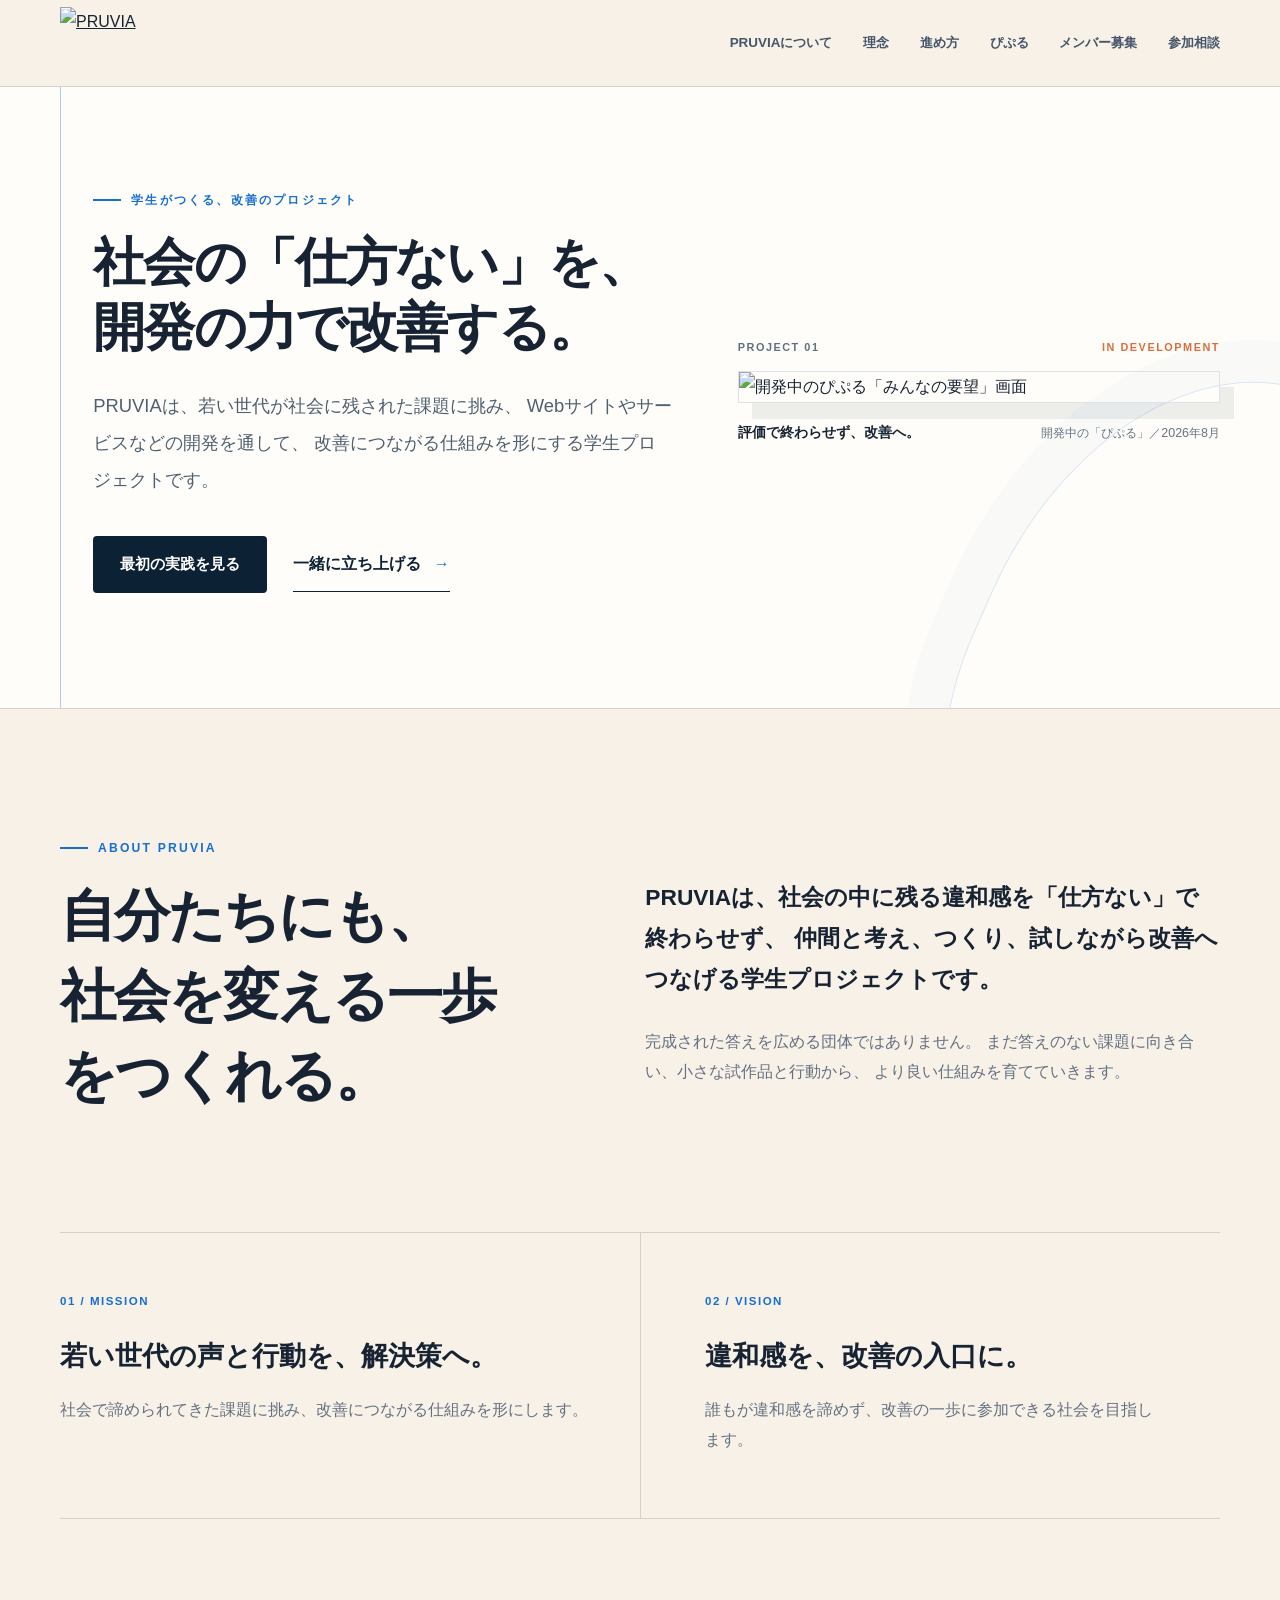
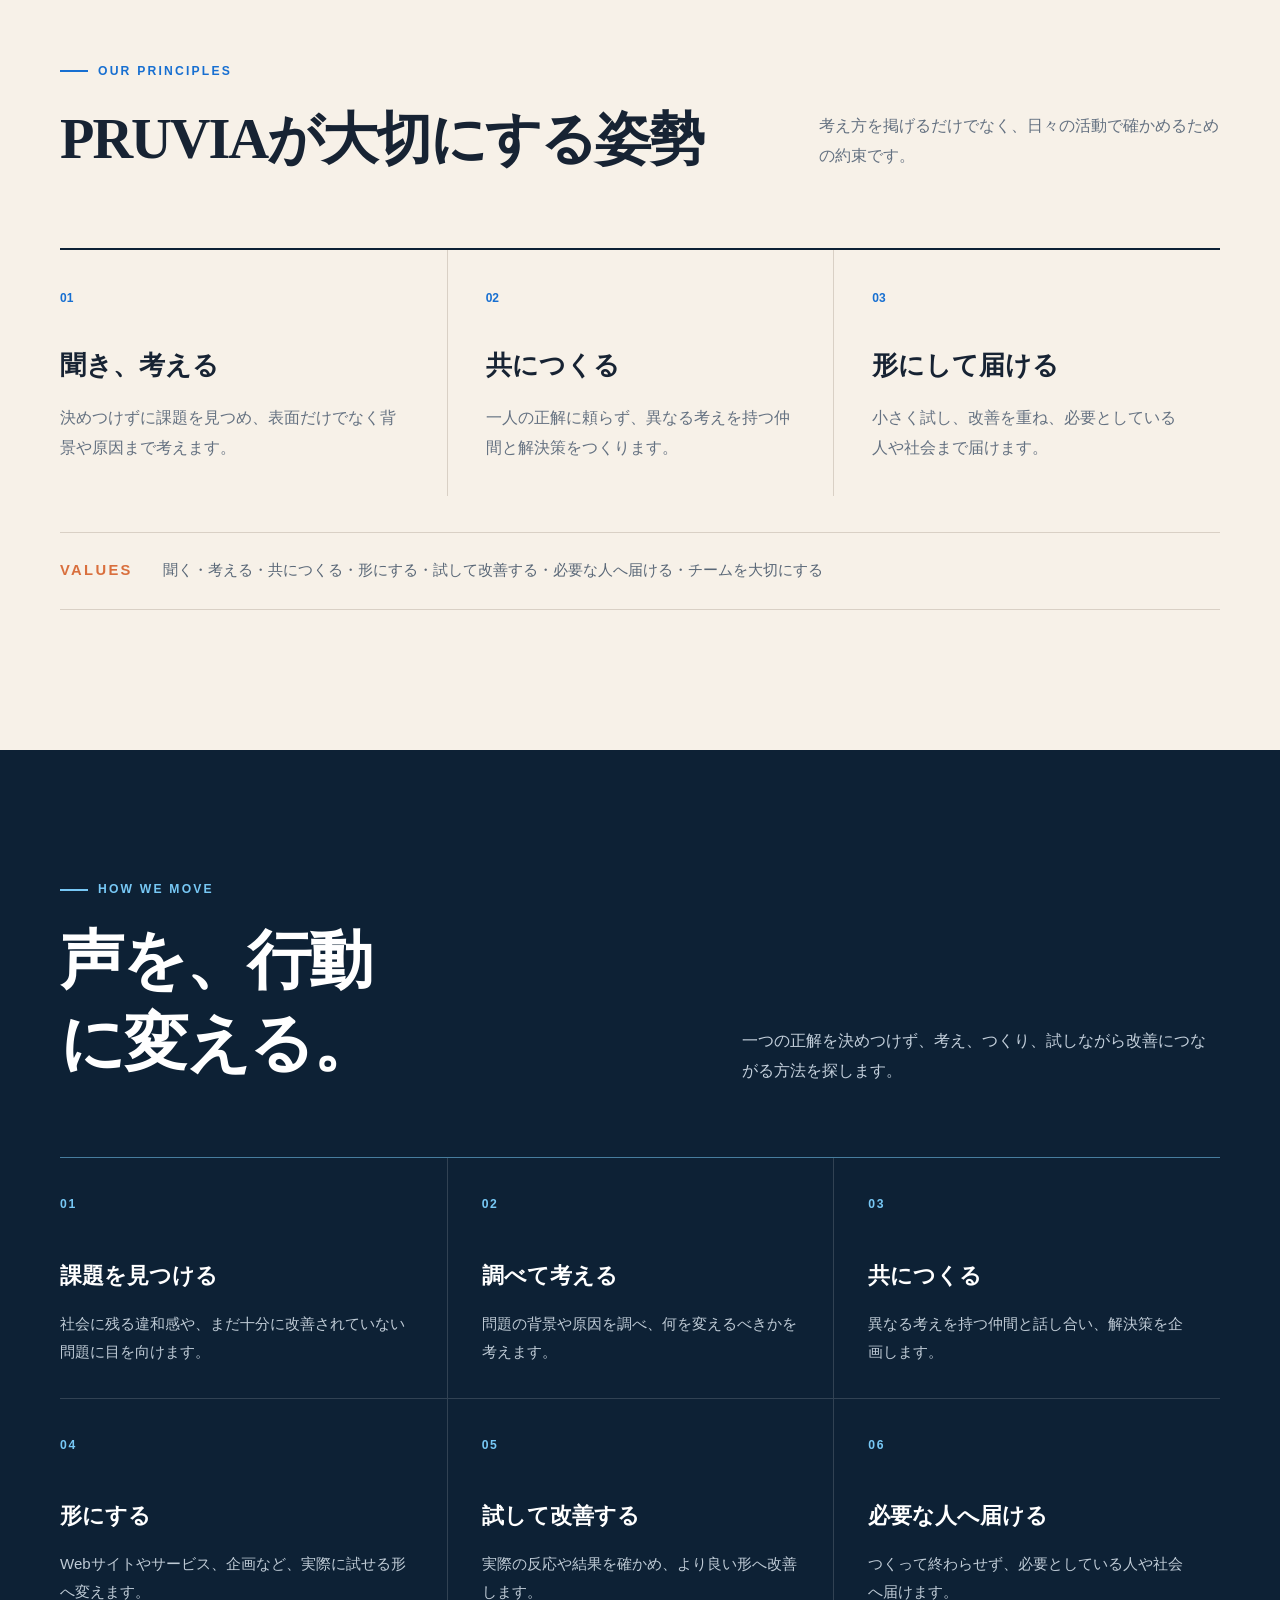
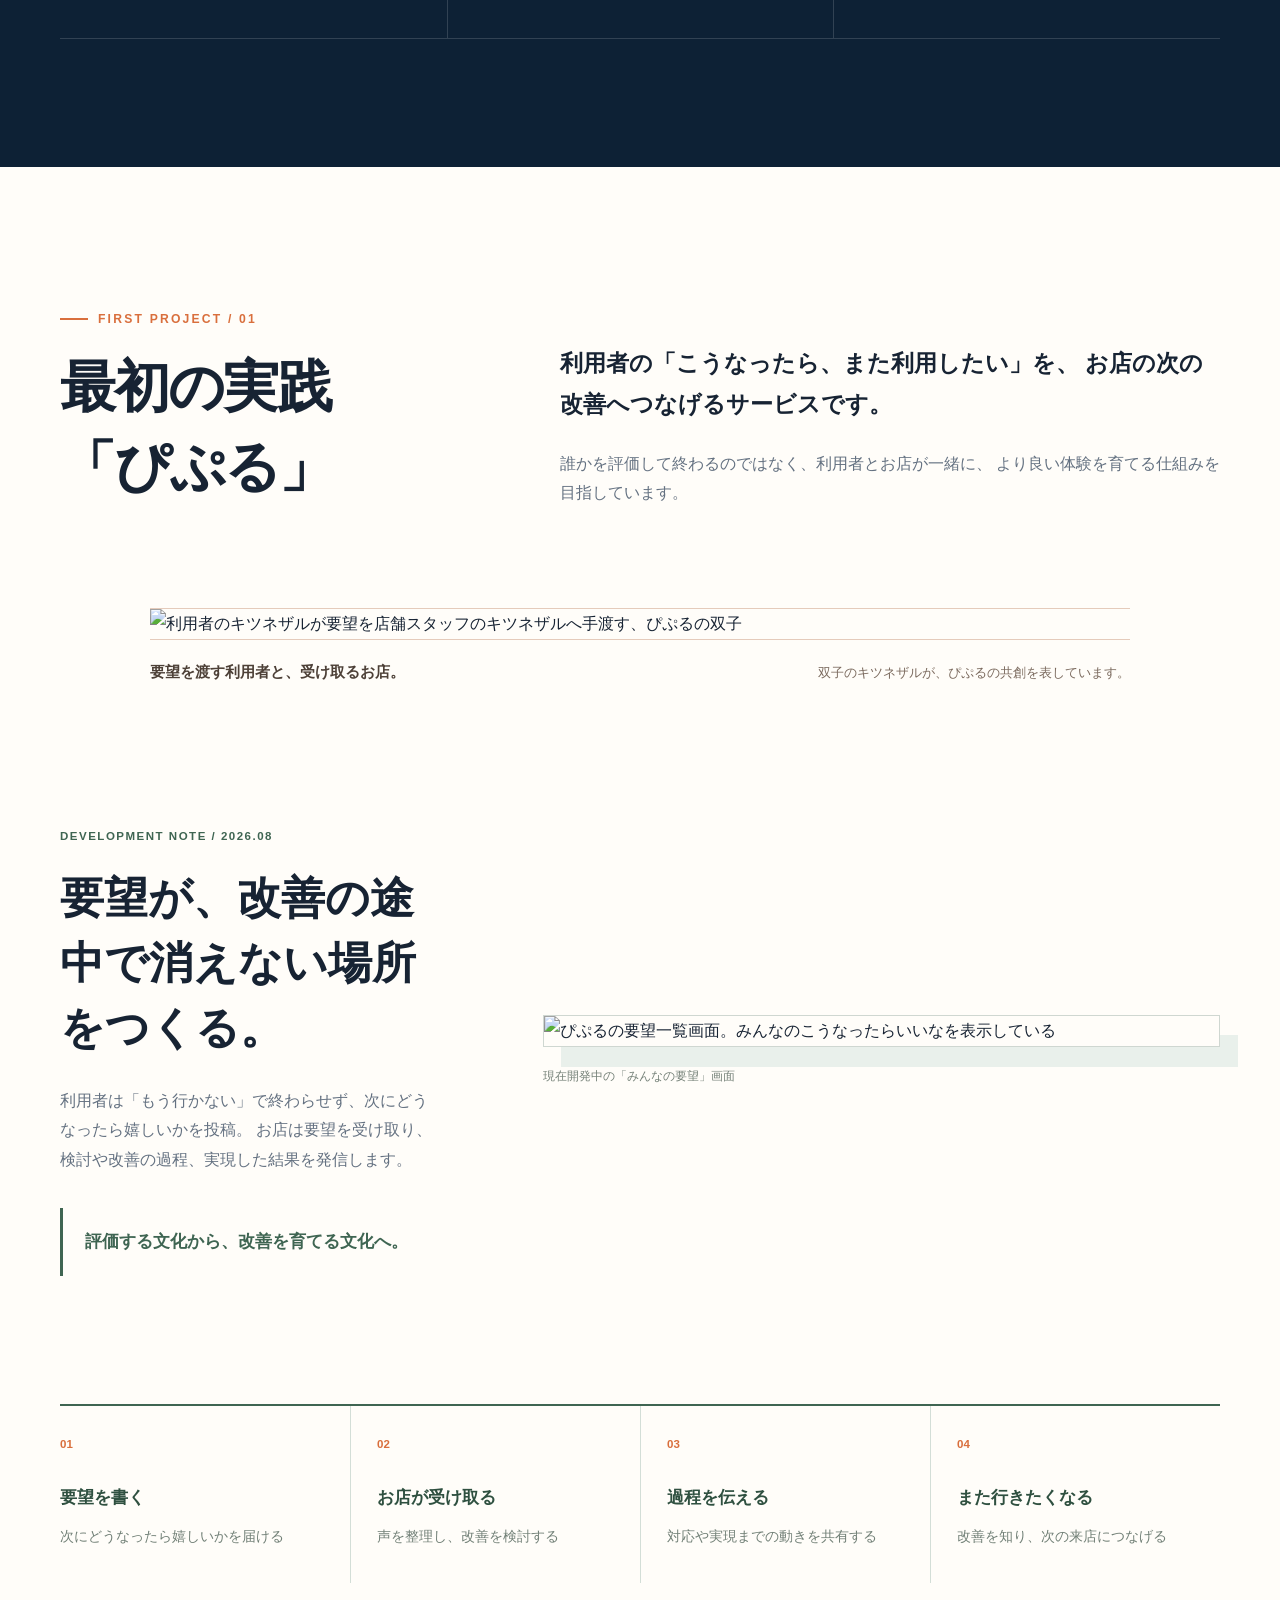
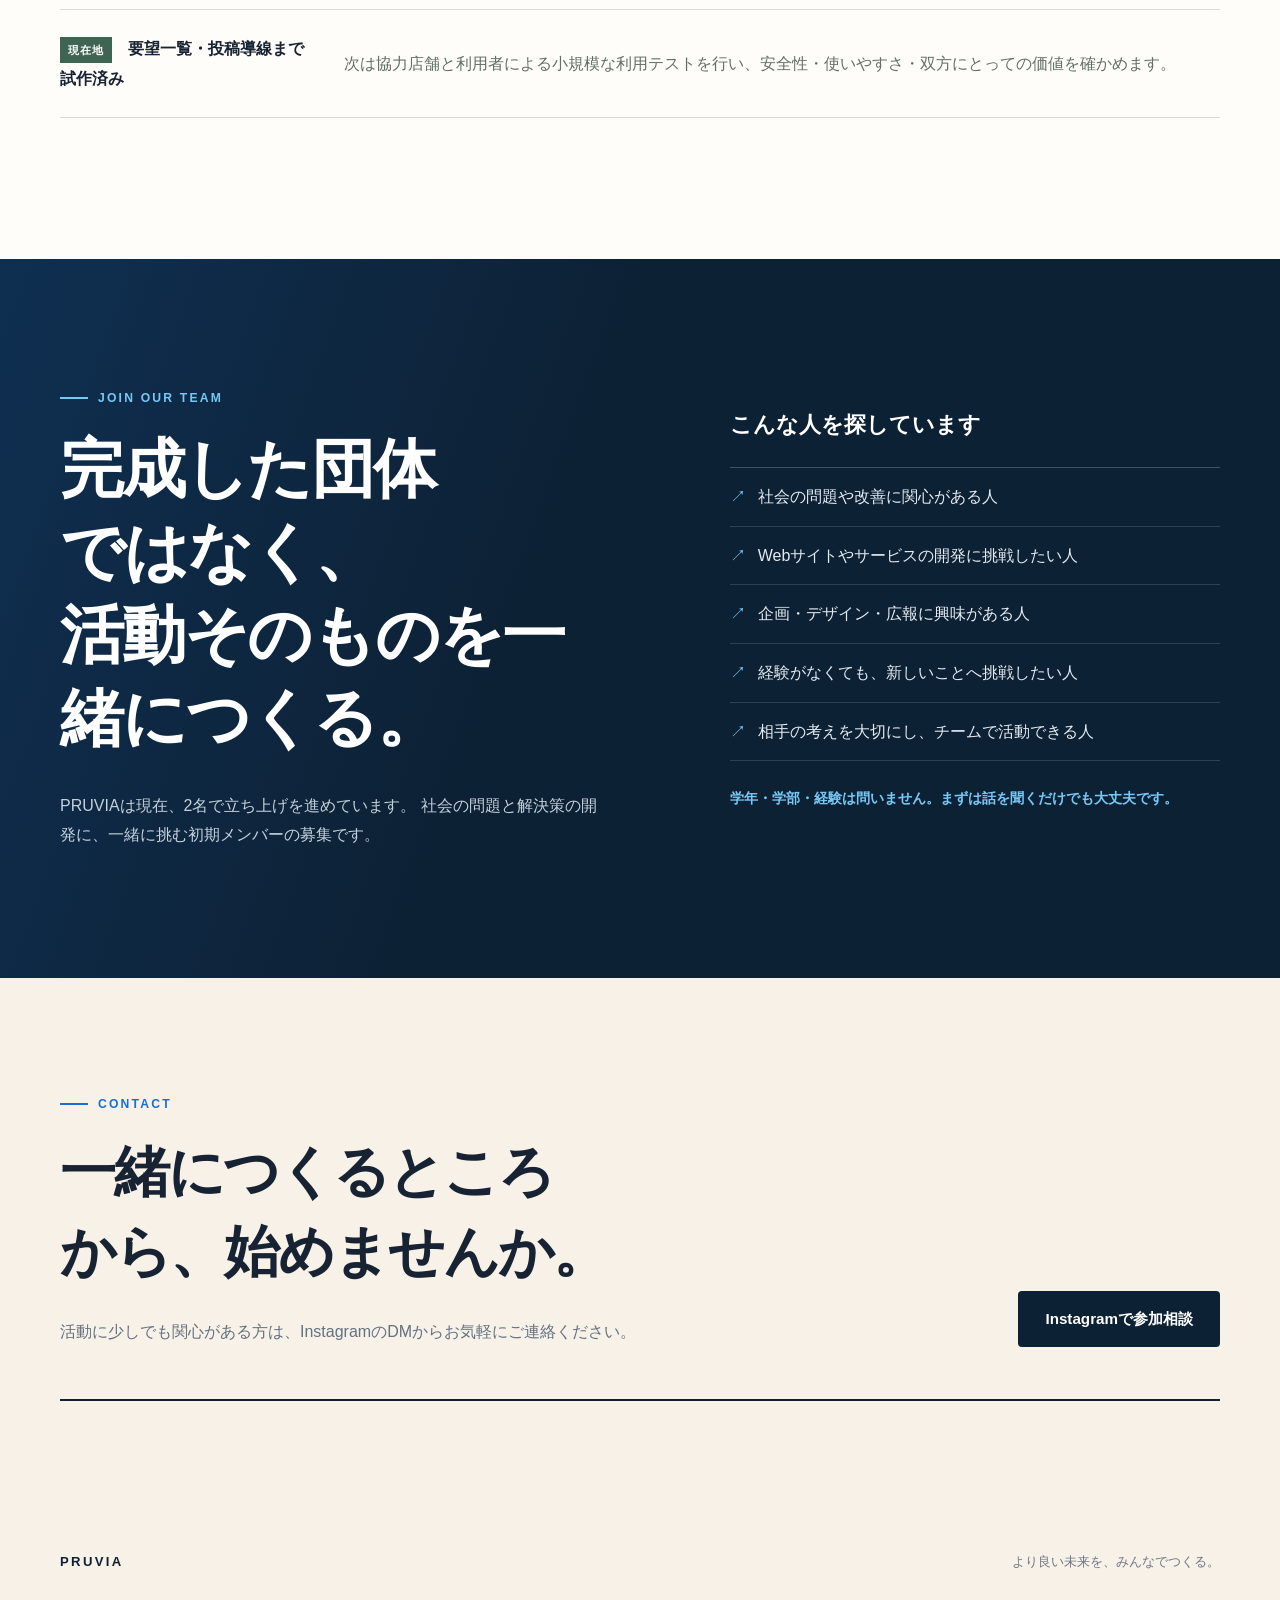
==== index.html @ a190b76f "Add files via upload" ====
<!DOCTYPE html>
<html lang="ja">
<head>
  <meta charset="UTF-8">
  <meta name="viewport" content="width=device-width, initial-scale=1.0">
  <meta name="description" content="PRUVIAは、若い世代が社会に残された課題に挑み、開発を通して改善につながる仕組みを形にする学生プロジェクトです。">
  <meta name="theme-color" content="#f7f1e8">
  <title>PRUVIA｜社会の「仕方ない」を、開発の力で改善する</title>
  <link rel="stylesheet" href="style.css">
</head>

<body>
  <nav class="site-nav" aria-label="メインメニュー">
    <a class="site-logo" href="#top" aria-label="PRUVIA ホームへ戻る">
      <img src="images/pruvia-logo.png" alt="PRUVIA">
    </a>
    <div class="nav-links">
      <a href="#about">PRUVIAについて</a>
      <a href="#principles">理念</a>
      <a href="#process">進め方</a>
      <a href="#pipuru">ぴぷる</a>
      <a href="#join">メンバー募集</a>
      <a href="#contact">参加相談</a>
    </div>
  </nav>

  <header id="top" class="hero">
    <div class="hero-layout">
      <div class="hero-copy">
        <p class="eyebrow">学生がつくる、改善のプロジェクト</p>
        <h1>
          <span>社会の<br class="mobile-only">「仕方ない」を、</span>
          <span>開発の力で<br class="mobile-only">改善する。</span>
        </h1>
        <p class="hero-description">
          PRUVIAは、若い世代が社会に残された課題に挑み、
          Webサイトやサービスなどの開発を通して、
          改善につながる仕組みを形にする学生プロジェクトです。
        </p>
        <div class="hero-actions">
          <a class="button button-primary" href="#pipuru">最初の実践を見る</a>
          <a class="text-link" href="#join">一緒に立ち上げる <span aria-hidden="true">→</span></a>
        </div>
      </div>

      <figure class="hero-preview">
        <div class="preview-heading">
          <span>PROJECT 01</span>
          <span>IN DEVELOPMENT</span>
        </div>
        <img src="images/pipuru-screen.png" alt="開発中のぴぷる「みんなの要望」画面">
        <figcaption>
          <strong>評価で終わらせず、改善へ。</strong>
          <span>開発中の「ぴぷる」／2026年8月</span>
        </figcaption>
      </figure>
    </div>
  </header>

  <main>
    <section id="about" class="about-section">
      <div class="section-inner about-layout">
        <div class="section-heading">
          <p class="eyebrow">ABOUT PRUVIA</p>
          <h2>自分たちにも、<br>社会を変える一歩をつくれる。</h2>
        </div>
        <div class="about-copy">
          <p class="large-copy">
            PRUVIAは、社会の中に残る違和感を「仕方ない」で終わらせず、
            仲間と考え、つくり、試しながら改善へつなげる学生プロジェクトです。
          </p>
          <p>
            完成された答えを広める団体ではありません。
            まだ答えのない課題に向き合い、小さな試作品と行動から、
            より良い仕組みを育てていきます。
          </p>
        </div>
      </div>

      <div class="section-inner belief-lines">
        <article>
          <p class="item-number">01 / MISSION</p>
          <h3>若い世代の声と行動を、解決策へ。</h3>
          <p>社会で諦められてきた課題に挑み、改善につながる仕組みを形にします。</p>
        </article>
        <article>
          <p class="item-number">02 / VISION</p>
          <h3>違和感を、改善の入口に。</h3>
          <p>誰もが違和感を諦めず、改善の一歩に参加できる社会を目指します。</p>
        </article>
      </div>
    </section>

    <section id="principles" class="principles-section">
      <div class="section-inner">
        <div class="section-title-row">
          <div>
            <p class="eyebrow">OUR PRINCIPLES</p>
            <h2>PRUVIAが大切にする姿勢</h2>
          </div>
          <p>考え方を掲げるだけでなく、日々の活動で確かめるための約束です。</p>
        </div>

        <div class="principle-lines">
          <article>
            <span>01</span>
            <h3>聞き、考える</h3>
            <p>決めつけずに課題を見つめ、表面だけでなく背景や原因まで考えます。</p>
          </article>
          <article>
            <span>02</span>
            <h3>共につくる</h3>
            <p>一人の正解に頼らず、異なる考えを持つ仲間と解決策をつくります。</p>
          </article>
          <article>
            <span>03</span>
            <h3>形にして届ける</h3>
            <p>小さく試し、改善を重ね、必要としている人や社会まで届けます。</p>
          </article>
        </div>

        <p class="values-line">
          <strong>VALUES</strong>
          聞く・考える・共につくる・形にする・試して改善する・必要な人へ届ける・チームを大切にする
        </p>
      </div>
    </section>

    <section id="process" class="process-section">
      <div class="section-inner">
        <div class="process-heading">
          <div>
            <p class="eyebrow eyebrow-light">HOW WE MOVE</p>
            <h2>声を、行動に変える。</h2>
          </div>
          <p>一つの正解を決めつけず、考え、つくり、試しながら改善につながる方法を探します。</p>
        </div>

        <ol class="process-flow">
          <li><span>01</span><h3>課題を見つける</h3><p>社会に残る違和感や、まだ十分に改善されていない問題に目を向けます。</p></li>
          <li><span>02</span><h3>調べて考える</h3><p>問題の背景や原因を調べ、何を変えるべきかを考えます。</p></li>
          <li><span>03</span><h3>共につくる</h3><p>異なる考えを持つ仲間と話し合い、解決策を企画します。</p></li>
          <li><span>04</span><h3>形にする</h3><p>Webサイトやサービス、企画など、実際に試せる形へ変えます。</p></li>
          <li><span>05</span><h3>試して改善する</h3><p>実際の反応や結果を確かめ、より良い形へ改善します。</p></li>
          <li><span>06</span><h3>必要な人へ届ける</h3><p>つくって終わらせず、必要としている人や社会へ届けます。</p></li>
        </ol>
      </div>
    </section>

    <section id="pipuru" class="pipuru-section">
      <div class="section-inner">
        <div class="pipuru-intro">
          <div>
            <p class="eyebrow eyebrow-pipuru">FIRST PROJECT / 01</p>
            <h2>最初の実践<br>「ぴぷる」</h2>
          </div>
          <div class="pipuru-lead">
            <p class="large-copy">
              利用者の「こうなったら、また利用したい」を、
              お店の次の改善へつなげるサービスです。
            </p>
            <p>
              誰かを評価して終わるのではなく、利用者とお店が一緒に、
              より良い体験を育てる仕組みを目指しています。
            </p>
          </div>
        </div>

        <figure class="pipuru-twins">
          <img src="images/pipuru-twins.png" alt="利用者のキツネザルが要望を店舗スタッフのキツネザルへ手渡す、ぴぷるの双子">
          <figcaption>
            <strong>要望を渡す利用者と、受け取るお店。</strong>
            <span>双子のキツネザルが、ぴぷるの共創を表しています。</span>
          </figcaption>
        </figure>

        <div class="pipuru-screen-layout">
          <div class="pipuru-screen-copy">
            <p class="item-number item-number-green">DEVELOPMENT NOTE / 2026.08</p>
            <h3>要望が、改善の途中で消えない場所をつくる。</h3>
            <p>
              利用者は「もう行かない」で終わらせず、次にどうなったら嬉しいかを投稿。
              お店は要望を受け取り、検討や改善の過程、実現した結果を発信します。
            </p>
            <p class="pipuru-quote">評価する文化から、改善を育てる文化へ。</p>
          </div>

          <figure class="pipuru-screen">
            <img src="images/pipuru-screen.png" alt="ぴぷるの要望一覧画面。みんなのこうなったらいいなを表示している">
            <figcaption>現在開発中の「みんなの要望」画面</figcaption>
          </figure>
        </div>

        <ol class="pipuru-flow" aria-label="ぴぷるで要望が改善につながる流れ">
          <li><span>01</span><strong>要望を書く</strong><p>次にどうなったら嬉しいかを届ける</p></li>
          <li><span>02</span><strong>お店が受け取る</strong><p>声を整理し、改善を検討する</p></li>
          <li><span>03</span><strong>過程を伝える</strong><p>対応や実現までの動きを共有する</p></li>
          <li><span>04</span><strong>また行きたくなる</strong><p>改善を知り、次の来店につなげる</p></li>
        </ol>

        <div class="build-status">
          <p><span>現在地</span> 要望一覧・投稿導線まで試作済み</p>
          <p>次は協力店舗と利用者による小規模な利用テストを行い、安全性・使いやすさ・双方にとっての価値を確かめます。</p>
        </div>
      </div>
    </section>

    <section id="join" class="join-section">
      <div class="section-inner join-layout">
        <div>
          <p class="eyebrow eyebrow-light">JOIN OUR TEAM</p>
          <h2>完成した団体ではなく、<br>活動そのものを一緒につくる。</h2>
          <p>
            PRUVIAは現在、2名で立ち上げを進めています。
            社会の問題と解決策の開発に、一緒に挑む初期メンバーの募集です。
          </p>
        </div>

        <div class="join-details">
          <h3>こんな人を探しています</h3>
          <ul>
            <li>社会の問題や改善に関心がある人</li>
            <li>Webサイトやサービスの開発に挑戦したい人</li>
            <li>企画・デザイン・広報に興味がある人</li>
            <li>経験がなくても、新しいことへ挑戦したい人</li>
            <li>相手の考えを大切にし、チームで活動できる人</li>
          </ul>
          <p>学年・学部・経験は問いません。まずは話を聞くだけでも大丈夫です。</p>
        </div>
      </div>
    </section>

    <section id="contact" class="contact-section">
      <div class="section-inner contact-layout">
        <div>
          <p class="eyebrow">CONTACT</p>
          <h2>一緒につくるところから、始めませんか。</h2>
          <p>活動に少しでも関心がある方は、InstagramのDMからお気軽にご連絡ください。</p>
        </div>
        <a class="button button-primary" href="https://www.instagram.com/pruvia_group/" target="_blank" rel="noopener noreferrer">
          Instagramで参加相談
        </a>
      </div>
    </section>
  </main>

  <footer>
    <div class="footer-inner">
      <span>PRUVIA</span>
      <p>より良い未来を、みんなでつくる。</p>
    </div>
  </footer>
</body>
</html>
---- style.css ----
:root {
  --navy: #0d2135;
  --navy-soft: #173a5c;
  --cream: #f7f1e8;
  --paper: #fffdf9;
  --blue: #176fd1;
  --blue-light: #77c8f5;
  --orange: #d96f3d;
  --green: #3f6552;
  --green-pale: #e9f0eb;
  --text: #172333;
  --muted: #647181;
  --line: #d9d0c5;
  --max-width: 1160px;
}

* {
  box-sizing: border-box;
}

html {
  scroll-behavior: smooth;
  scroll-padding-top: 100px;
}

body {
  margin: 0;
  color: var(--text);
  background: var(--cream);
  font-family: "Yu Gothic", "Hiragino Kaku Gothic ProN", Meiryo, sans-serif;
  line-height: 1.85;
  overflow-wrap: break-word;
}

img {
  max-width: 100%;
}

a {
  color: inherit;
}

p {
  margin: 0;
}

h1,
h2,
h3 {
  margin-top: 0;
  color: inherit;
}

h1,
h2 {
  font-family: "Yu Mincho", "Hiragino Mincho ProN", "Noto Serif JP", serif;
  font-weight: 600;
  letter-spacing: -0.035em;
  line-break: strict;
  text-wrap: balance;
}

section {
  scroll-margin-top: 112px;
}

.section-inner,
.hero-layout,
.footer-inner {
  width: min(calc(100% - 48px), var(--max-width));
  margin-inline: auto;
}

.eyebrow {
  margin-bottom: 18px;
  color: var(--blue);
  font-size: 0.76rem;
  font-weight: 800;
  letter-spacing: 0.18em;
  text-transform: uppercase;
}

.eyebrow::before {
  content: "";
  display: inline-block;
  width: 28px;
  height: 2px;
  margin-right: 10px;
  vertical-align: 0.24em;
  background: currentColor;
}

.large-copy {
  color: var(--text);
  font-size: clamp(1.15rem, 2vw, 1.42rem);
  font-weight: 600;
  line-height: 1.8;
}

/* 上部ナビゲーション */
.site-nav {
  position: sticky;
  top: 0;
  z-index: 100;
  display: flex;
  width: 100%;
  min-height: 84px;
  padding: 7px max(24px, calc((100% - var(--max-width)) / 2));
  align-items: center;
  justify-content: space-between;
  gap: 32px;
  background: rgba(247, 241, 232, 0.94);
  border-bottom: 1px solid rgba(13, 33, 53, 0.14);
  backdrop-filter: blur(14px);
}

.site-logo {
  display: flex;
  flex: 0 0 auto;
  align-items: center;
}

.site-logo img {
  display: block;
  width: auto;
  height: 72px;
  object-fit: contain;
}

.nav-links {
  display: flex;
  min-width: 0;
  align-items: center;
  justify-content: flex-end;
  gap: clamp(14px, 2.4vw, 34px);
  overflow-x: auto;
  scrollbar-width: none;
}

.nav-links::-webkit-scrollbar {
  display: none;
}

.nav-links a {
  position: relative;
  flex: 0 0 auto;
  padding: 8px 0;
  color: #465568;
  font-size: 0.84rem;
  font-weight: 700;
  text-decoration: none;
  white-space: nowrap;
}

.nav-links a::after {
  content: "";
  position: absolute;
  right: 0;
  bottom: 3px;
  left: 0;
  height: 2px;
  background: var(--blue);
  transform: scaleX(0);
  transform-origin: right;
  transition: transform 0.2s ease;
}

.nav-links a:hover::after,
.nav-links a:focus-visible::after {
  transform: scaleX(1);
  transform-origin: left;
}

/* 最初の画面 */
.hero {
  position: relative;
  padding: clamp(72px, 8vw, 118px) 0 clamp(84px, 9vw, 132px);
  overflow: hidden;
  background: var(--paper);
  border-bottom: 1px solid var(--line);
}

.hero::before {
  content: "";
  position: absolute;
  top: 0;
  left: max(24px, calc((100% - var(--max-width)) / 2));
  width: 1px;
  height: 100%;
  background: rgba(23, 111, 209, 0.35);
}

.hero::after {
  content: "";
  position: absolute;
  right: -120px;
  bottom: -260px;
  width: 420px;
  height: 600px;
  border: 1px solid rgba(23, 111, 209, 0.16);
  border-radius: 54% 46% 58% 42%;
  box-shadow: 0 0 0 42px rgba(23, 111, 209, 0.025);
  transform: rotate(24deg);
  pointer-events: none;
}

.hero-layout {
  display: grid;
  grid-template-columns: minmax(0, 1.12fr) minmax(380px, 0.88fr);
  align-items: center;
  gap: clamp(40px, 5vw, 72px);
}

.hero-copy {
  position: relative;
  z-index: 1;
  padding-left: clamp(18px, 2.6vw, 42px);
}

.hero h1 {
  margin-bottom: 28px;
  font-size: clamp(2.45rem, 4.1vw, 4.55rem);
  line-height: 1.24;
}

.hero h1 span {
  display: block;
}

.mobile-only {
  display: none;
}

.hero-description {
  max-width: 660px;
  color: #4f6070;
  font-size: clamp(1rem, 1.45vw, 1.15rem);
  line-height: 2;
}

.hero-actions {
  display: flex;
  flex-wrap: wrap;
  margin-top: 38px;
  align-items: center;
  gap: 26px;
}

.button {
  display: inline-flex;
  min-height: 54px;
  padding: 13px 26px;
  align-items: center;
  justify-content: center;
  border: 1px solid transparent;
  border-radius: 4px;
  font-size: 0.95rem;
  font-weight: 800;
  text-decoration: none;
  transition: transform 0.2s ease, background-color 0.2s ease;
}

.button:hover {
  transform: translateY(-2px);
}

.button-primary {
  color: white;
  background: var(--navy);
}

.button-primary:hover {
  background: var(--blue);
}

.text-link {
  padding: 12px 0;
  color: var(--navy);
  border-bottom: 1px solid currentColor;
  font-weight: 800;
  text-decoration: none;
}

.text-link span {
  margin-left: 8px;
  color: var(--blue);
}

.hero-preview {
  position: relative;
  z-index: 1;
  margin: 0;
  padding: 0;
}

.preview-heading {
  display: flex;
  margin-bottom: 14px;
  align-items: center;
  justify-content: space-between;
  gap: 20px;
  color: #617080;
  font-size: 0.68rem;
  font-weight: 800;
  letter-spacing: 0.14em;
}

.preview-heading span:last-child {
  color: var(--orange);
}

.hero-preview img {
  display: block;
  width: 100%;
  height: auto;
  border: 1px solid #dce2e5;
  box-shadow: 14px 16px 0 rgba(13, 33, 53, 0.07);
}

.hero-preview figcaption {
  display: flex;
  margin-top: 16px;
  align-items: baseline;
  justify-content: space-between;
  gap: 20px;
  color: #677484;
  font-size: 0.78rem;
}

.hero-preview figcaption strong {
  color: var(--text);
  font-size: 0.88rem;
}

/* PRUVIAについて */
.about-section {
  padding: clamp(88px, 10vw, 150px) 0 0;
}

.about-layout {
  display: grid;
  grid-template-columns: minmax(0, 0.9fr) minmax(0, 1.1fr);
  gap: clamp(50px, 9vw, 128px);
}

.section-heading h2,
.section-title-row h2,
.pipuru-intro h2,
.contact-layout h2 {
  margin-bottom: 0;
  font-size: clamp(2.2rem, 4.4vw, 4rem);
  line-height: 1.42;
}

.about-copy {
  padding-top: 40px;
}

.about-copy p + p {
  margin-top: 28px;
  color: var(--muted);
}

.belief-lines {
  display: grid;
  grid-template-columns: repeat(2, 1fr);
  margin-top: clamp(72px, 9vw, 120px);
  border-top: 1px solid var(--line);
  border-bottom: 1px solid var(--line);
}

.belief-lines article {
  padding: clamp(34px, 5vw, 58px) clamp(12px, 4vw, 52px) clamp(40px, 5vw, 66px) 0;
}

.belief-lines article + article {
  padding-left: clamp(28px, 5vw, 70px);
  border-left: 1px solid var(--line);
}

.item-number {
  margin-bottom: 18px;
  color: var(--blue);
  font-size: 0.72rem;
  font-weight: 800;
  letter-spacing: 0.13em;
}

.belief-lines h3 {
  margin-bottom: 14px;
  font-size: clamp(1.25rem, 2.2vw, 1.7rem);
}

.belief-lines article > p:last-child {
  color: var(--muted);
}

/* 理念 */
.principles-section {
  padding: clamp(100px, 11vw, 160px) 0;
}

.section-title-row {
  display: grid;
  grid-template-columns: minmax(0, 1.15fr) minmax(260px, 0.65fr);
  align-items: end;
  gap: 50px;
}

.section-title-row > p {
  padding-bottom: 10px;
  color: var(--muted);
}

.principle-lines {
  display: grid;
  grid-template-columns: repeat(3, 1fr);
  margin-top: 68px;
  border-top: 2px solid var(--navy);
}

.principle-lines article {
  padding: 32px 38px 34px 0;
}

.principle-lines article + article {
  padding-left: 38px;
  border-left: 1px solid var(--line);
}

.principle-lines span {
  color: var(--blue);
  font-size: 0.75rem;
  font-weight: 900;
}

.principle-lines h3 {
  margin: 30px 0 14px;
  font-size: clamp(1.35rem, 2vw, 1.65rem);
}

.principle-lines p {
  color: var(--muted);
}

.values-line {
  display: flex;
  margin-top: 36px;
  padding: 24px 0;
  gap: 30px;
  color: #596777;
  border-top: 1px solid var(--line);
  border-bottom: 1px solid var(--line);
  font-size: 0.92rem;
}

.values-line strong {
  flex: 0 0 auto;
  color: var(--orange);
  letter-spacing: 0.16em;
}

/* 活動の進め方 */
.process-section {
  padding: clamp(90px, 10vw, 150px) 0;
  color: white;
  background: var(--navy);
}

.process-heading {
  display: grid;
  grid-template-columns: 1fr 0.78fr;
  align-items: end;
  gap: 70px;
}

.eyebrow-light {
  color: var(--blue-light);
}

.process-heading h2,
.join-section h2 {
  margin-bottom: 0;
  color: white;
  font-size: clamp(2.35rem, 5vw, 4.4rem);
  line-height: 1.3;
}

.process-heading > p {
  color: #c4d0dc;
}

.process-flow {
  display: grid;
  grid-template-columns: repeat(3, 1fr);
  margin: 72px 0 0;
  padding: 0;
  list-style: none;
  border-top: 1px solid rgba(119, 200, 245, 0.55);
}

.process-flow li {
  min-height: 240px;
  padding: 30px 34px 32px 0;
  border-bottom: 1px solid rgba(255, 255, 255, 0.15);
}

.process-flow li:nth-child(3n + 2),
.process-flow li:nth-child(3n + 3) {
  padding-left: 34px;
  border-left: 1px solid rgba(255, 255, 255, 0.15);
}

.process-flow span {
  color: var(--blue-light);
  font-size: 0.76rem;
  font-weight: 900;
  letter-spacing: 0.14em;
}

.process-flow h3 {
  margin: 38px 0 14px;
  color: white;
  font-size: 1.35rem;
}

.process-flow p {
  color: #bfcbd6;
  font-size: 0.94rem;
}

/* ぴぷる */
.pipuru-section {
  padding: clamp(100px, 11vw, 168px) 0;
  background: var(--paper);
}

.pipuru-intro {
  display: grid;
  grid-template-columns: minmax(300px, 0.72fr) minmax(0, 1.28fr);
  gap: clamp(56px, 10vw, 142px);
  align-items: end;
}

.eyebrow-pipuru {
  color: var(--orange);
}

.pipuru-lead p + p {
  margin-top: 24px;
  color: var(--muted);
}

.pipuru-twins {
  max-width: 980px;
  margin: clamp(58px, 8vw, 100px) auto 0;
}

.pipuru-twins img {
  display: block;
  width: 100%;
  height: auto;
  border-top: 1px solid #e5cbbb;
  border-bottom: 1px solid #e5cbbb;
}

.pipuru-twins figcaption {
  display: flex;
  padding: 18px 0 0;
  align-items: baseline;
  justify-content: space-between;
  gap: 24px;
  color: #7b6a5e;
  font-size: 0.82rem;
}

.pipuru-twins figcaption strong {
  color: #4d4037;
  font-size: 0.95rem;
}

.pipuru-screen-layout {
  display: grid;
  grid-template-columns: minmax(0, 0.72fr) minmax(420px, 1.28fr);
  margin-top: clamp(90px, 11vw, 150px);
  align-items: center;
  gap: clamp(46px, 8vw, 108px);
}

.item-number-green {
  color: var(--green);
}

.pipuru-screen-copy h3 {
  margin-bottom: 24px;
  font-family: "Yu Mincho", "Hiragino Mincho ProN", serif;
  font-size: clamp(1.8rem, 3.4vw, 3rem);
  line-height: 1.5;
}

.pipuru-screen-copy > p:not(.item-number, .pipuru-quote) {
  color: var(--muted);
}

.pipuru-quote {
  margin-top: 34px;
  padding: 18px 0 18px 22px;
  color: var(--green);
  border-left: 3px solid var(--green);
  font-size: 1.08rem;
  font-weight: 800;
}

.pipuru-screen {
  margin: 0;
}

.pipuru-screen img {
  display: block;
  width: 100%;
  height: auto;
  border: 1px solid #cfd7d1;
  box-shadow: 18px 20px 0 var(--green-pale);
}

.pipuru-screen figcaption {
  margin-top: 18px;
  color: #758178;
  font-size: 0.78rem;
}

.pipuru-flow {
  display: grid;
  grid-template-columns: repeat(4, 1fr);
  margin: clamp(90px, 10vw, 140px) 0 0;
  padding: 0;
  list-style: none;
  border-top: 2px solid var(--green);
}

.pipuru-flow li {
  position: relative;
  padding: 28px 26px 34px 0;
}

.pipuru-flow li + li {
  padding-left: 26px;
  border-left: 1px solid #d3ded7;
}

.pipuru-flow span {
  display: block;
  margin-bottom: 26px;
  color: var(--orange);
  font-size: 0.72rem;
  font-weight: 900;
}

.pipuru-flow strong {
  display: block;
  margin-bottom: 10px;
  color: #2f5040;
  font-size: 1.08rem;
}

.pipuru-flow p {
  color: #728077;
  font-size: 0.87rem;
}

.build-status {
  display: grid;
  grid-template-columns: 250px 1fr;
  margin-top: 26px;
  padding: 24px 0;
  align-items: center;
  gap: 34px;
  border-top: 1px solid #d3ded7;
  border-bottom: 1px solid #d3ded7;
  color: #617066;
}

.build-status p:first-child {
  color: var(--text);
  font-weight: 800;
}

.build-status span {
  display: inline-block;
  margin-right: 12px;
  padding: 3px 8px;
  color: white;
  background: var(--green);
  font-size: 0.68rem;
  letter-spacing: 0.08em;
}

/* メンバー募集 */
.join-section {
  padding: clamp(92px, 10vw, 150px) 0;
  color: white;
  background:
    linear-gradient(110deg, rgba(23, 111, 209, 0.18), transparent 42%),
    var(--navy);
}

.join-layout {
  display: grid;
  grid-template-columns: minmax(0, 1.05fr) minmax(380px, 0.95fr);
  gap: clamp(60px, 10vw, 140px);
}

.join-layout > div:first-child > p:last-child {
  margin-top: 30px;
  color: #c5d1dc;
}

.join-details {
  padding-top: 18px;
}

.join-details h3 {
  margin-bottom: 22px;
  color: white;
  font-size: 1.35rem;
}

.join-details ul {
  margin: 0;
  padding: 0;
  list-style: none;
  border-top: 1px solid rgba(255, 255, 255, 0.22);
}

.join-details li {
  padding: 14px 0;
  color: #e4ebf1;
  border-bottom: 1px solid rgba(255, 255, 255, 0.14);
}

.join-details li::before {
  content: "↗";
  margin-right: 12px;
  color: var(--blue-light);
}

.join-details > p {
  margin-top: 24px;
  color: var(--blue-light);
  font-size: 0.9rem;
  font-weight: 800;
}

/* 参加相談 */
.contact-section {
  padding: clamp(80px, 9vw, 128px) 0;
  background: var(--cream);
}

.contact-layout {
  display: grid;
  grid-template-columns: 1fr auto;
  padding: 0 0 52px;
  align-items: end;
  gap: 60px;
  border-bottom: 2px solid var(--navy);
}

.contact-layout h2 {
  max-width: 820px;
}

.contact-layout > div > p:last-child {
  margin-top: 24px;
  color: var(--muted);
}

footer {
  padding: 34px 0 46px;
  background: var(--cream);
}

.footer-inner {
  display: flex;
  align-items: center;
  justify-content: space-between;
  gap: 30px;
  color: #6e7885;
  font-size: 0.82rem;
}

.footer-inner > span {
  color: var(--navy);
  font-weight: 900;
  letter-spacing: 0.18em;
}

/* タブレット */
@media (min-width: 1121px) {
  .hero h1 span {
    white-space: nowrap;
  }
}

@media (max-width: 1120px) {
  .hero-layout,
  .about-layout,
  .pipuru-intro,
  .pipuru-screen-layout,
  .join-layout {
    grid-template-columns: 1fr;
  }

  .hero-preview {
    max-width: 760px;
  }

  .about-copy {
    padding-top: 0;
  }

  .section-title-row,
  .process-heading {
    grid-template-columns: 1fr;
    gap: 30px;
  }

  .pipuru-screen-layout {
    gap: 54px;
  }

  .pipuru-screen {
    max-width: 760px;
  }

  .contact-layout {
    grid-template-columns: 1fr;
    align-items: start;
  }
}

@media (max-width: 760px) {
  .section-inner,
  .hero-layout,
  .footer-inner {
    width: min(calc(100% - 32px), var(--max-width));
  }

  .site-nav {
    min-height: 72px;
    padding: 6px 16px;
    gap: 16px;
  }

  .site-logo img {
    height: 54px;
  }

  .nav-links {
    justify-content: flex-start;
    gap: 18px;
  }

  .nav-links a {
    font-size: 0.76rem;
  }

  .hero {
    padding-top: 58px;
  }

  .hero::before {
    left: 16px;
  }

  .hero-copy {
    padding-left: 14px;
  }

  .hero h1 span {
    display: block;
    white-space: normal;
  }

  .mobile-only {
    display: block;
  }

  .hero-preview {
    padding: 0;
  }

  .preview-heading,
  .hero-preview figcaption,
  .pipuru-twins figcaption {
    align-items: flex-start;
    flex-direction: column;
    gap: 5px;
  }

  .belief-lines,
  .principle-lines {
    grid-template-columns: 1fr;
  }

  .belief-lines article,
  .belief-lines article + article,
  .principle-lines article,
  .principle-lines article + article {
    padding: 30px 0;
    border-left: 0;
  }

  .belief-lines article + article,
  .principle-lines article + article {
    border-top: 1px solid var(--line);
  }

  .values-line {
    flex-direction: column;
    gap: 10px;
  }

  .process-flow {
    grid-template-columns: 1fr;
  }

  .process-flow li,
  .process-flow li:nth-child(3n + 2),
  .process-flow li:nth-child(3n + 3) {
    min-height: 0;
    padding: 26px 0 30px;
    border-left: 0;
  }

  .process-flow li + li {
    border-top: 1px solid rgba(255, 255, 255, 0.12);
  }

  .process-flow h3 {
    margin-top: 18px;
  }

  .pipuru-flow {
    grid-template-columns: repeat(2, 1fr);
  }

  .pipuru-flow li:nth-child(3) {
    border-left: 0;
    border-top: 1px solid #d3ded7;
  }

  .pipuru-flow li:nth-child(4) {
    border-top: 1px solid #d3ded7;
  }

  .build-status {
    grid-template-columns: 1fr;
    gap: 10px;
  }
}

@media (max-width: 520px) {
  .hero h1 {
    font-size: clamp(2.15rem, 10.2vw, 2.5rem);
    line-height: 1.38;
  }

  .hero-actions {
    align-items: stretch;
    flex-direction: column;
    gap: 14px;
  }

  .button,
  .text-link {
    width: 100%;
    text-align: center;
  }

  .pipuru-flow {
    grid-template-columns: 1fr;
  }

  .pipuru-flow li,
  .pipuru-flow li + li,
  .pipuru-flow li:nth-child(3),
  .pipuru-flow li:nth-child(4) {
    padding: 24px 0;
    border-left: 0;
    border-top: 1px solid #d3ded7;
  }

  .pipuru-flow li:first-child {
    border-top: 0;
  }

  .footer-inner {
    align-items: flex-start;
    flex-direction: column;
    gap: 8px;
  }
}

@media (prefers-reduced-motion: reduce) {
  html {
    scroll-behavior: auto;
  }

  *,
  *::before,
  *::after {
    transition-duration: 0.01ms !important;
  }
}
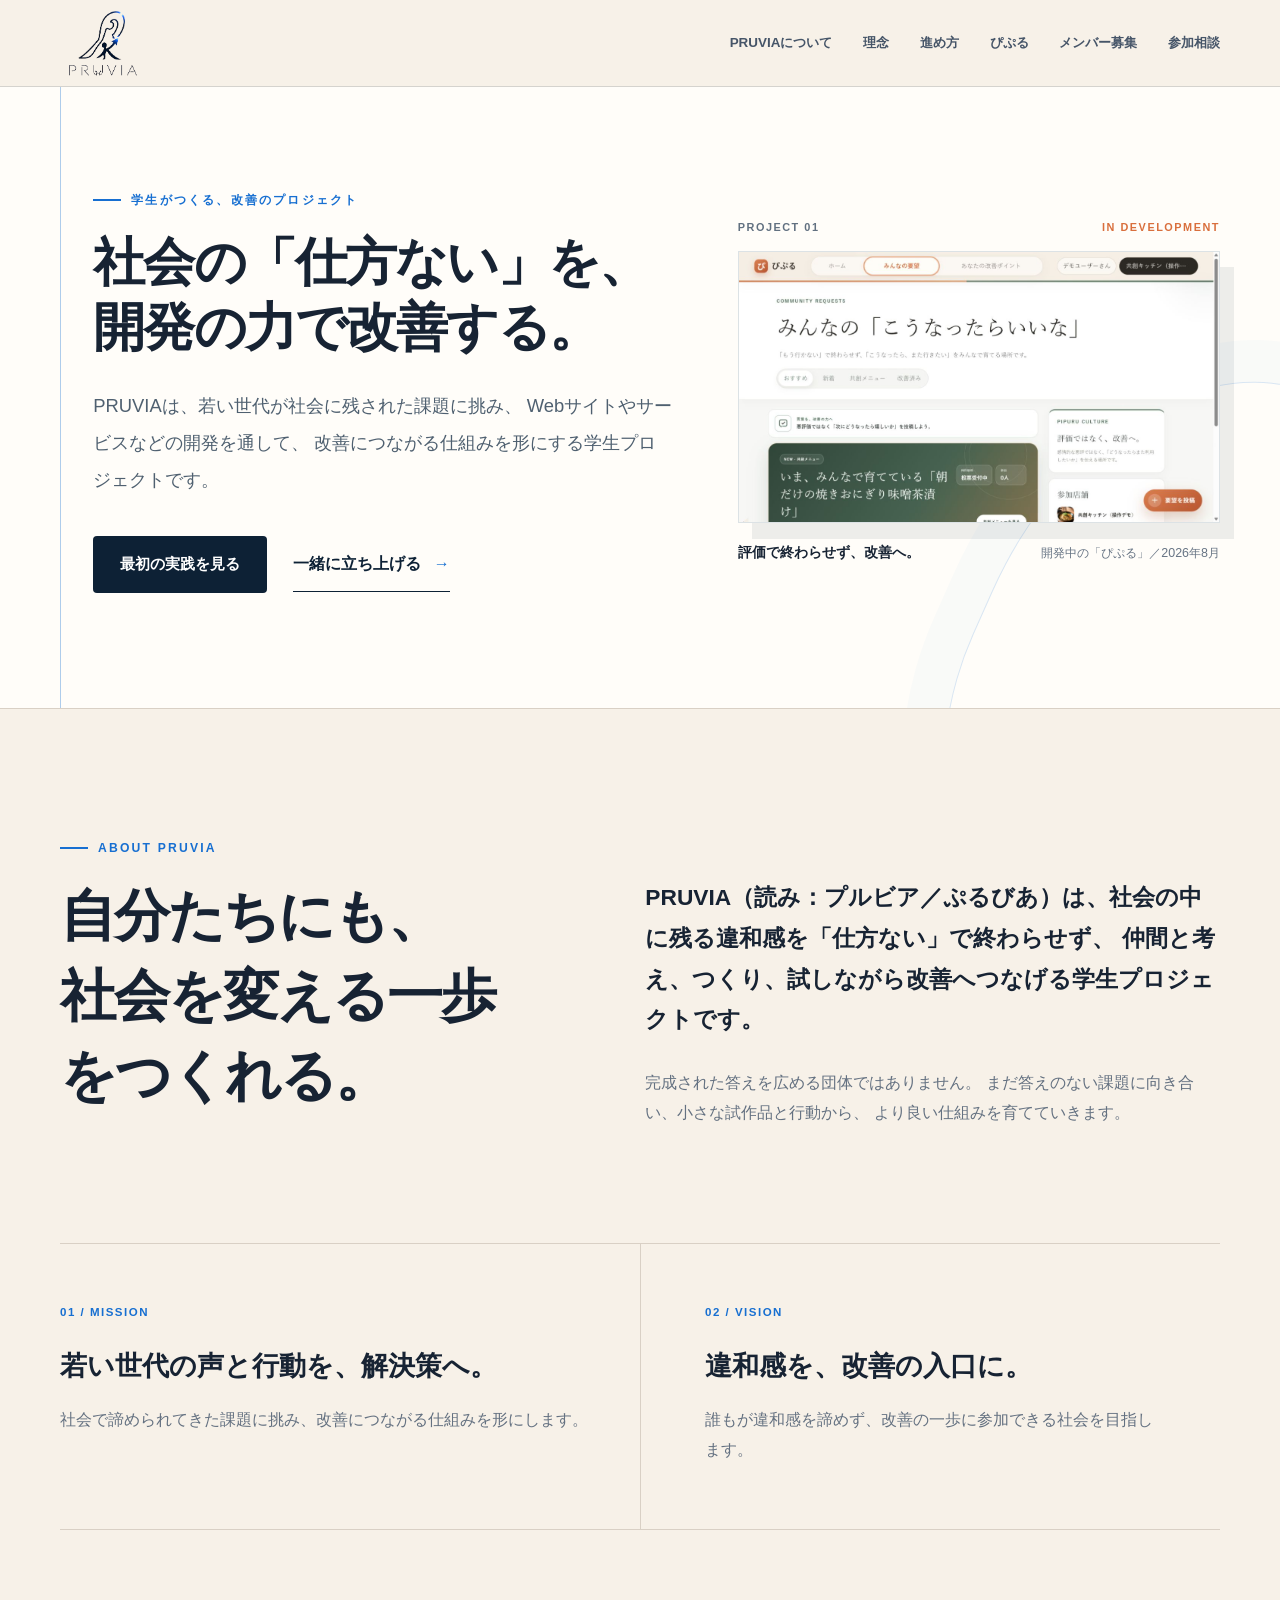
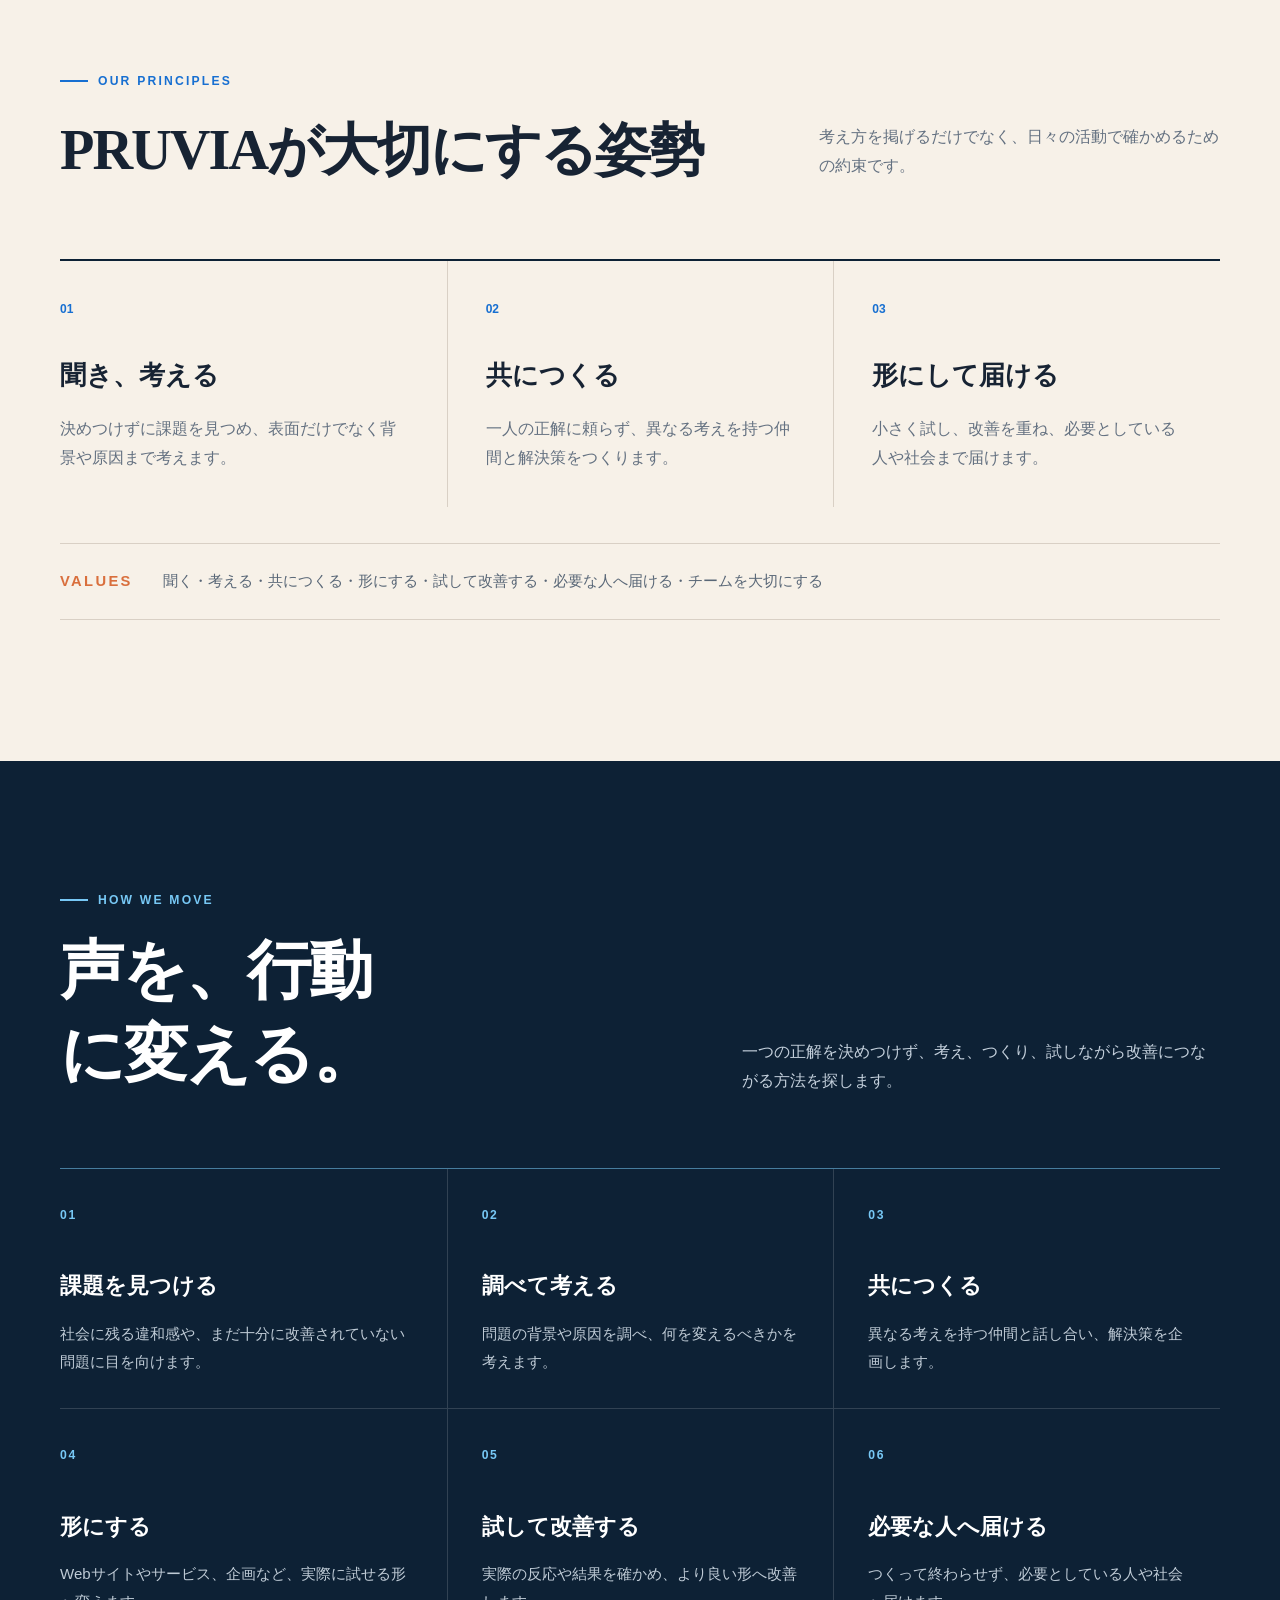
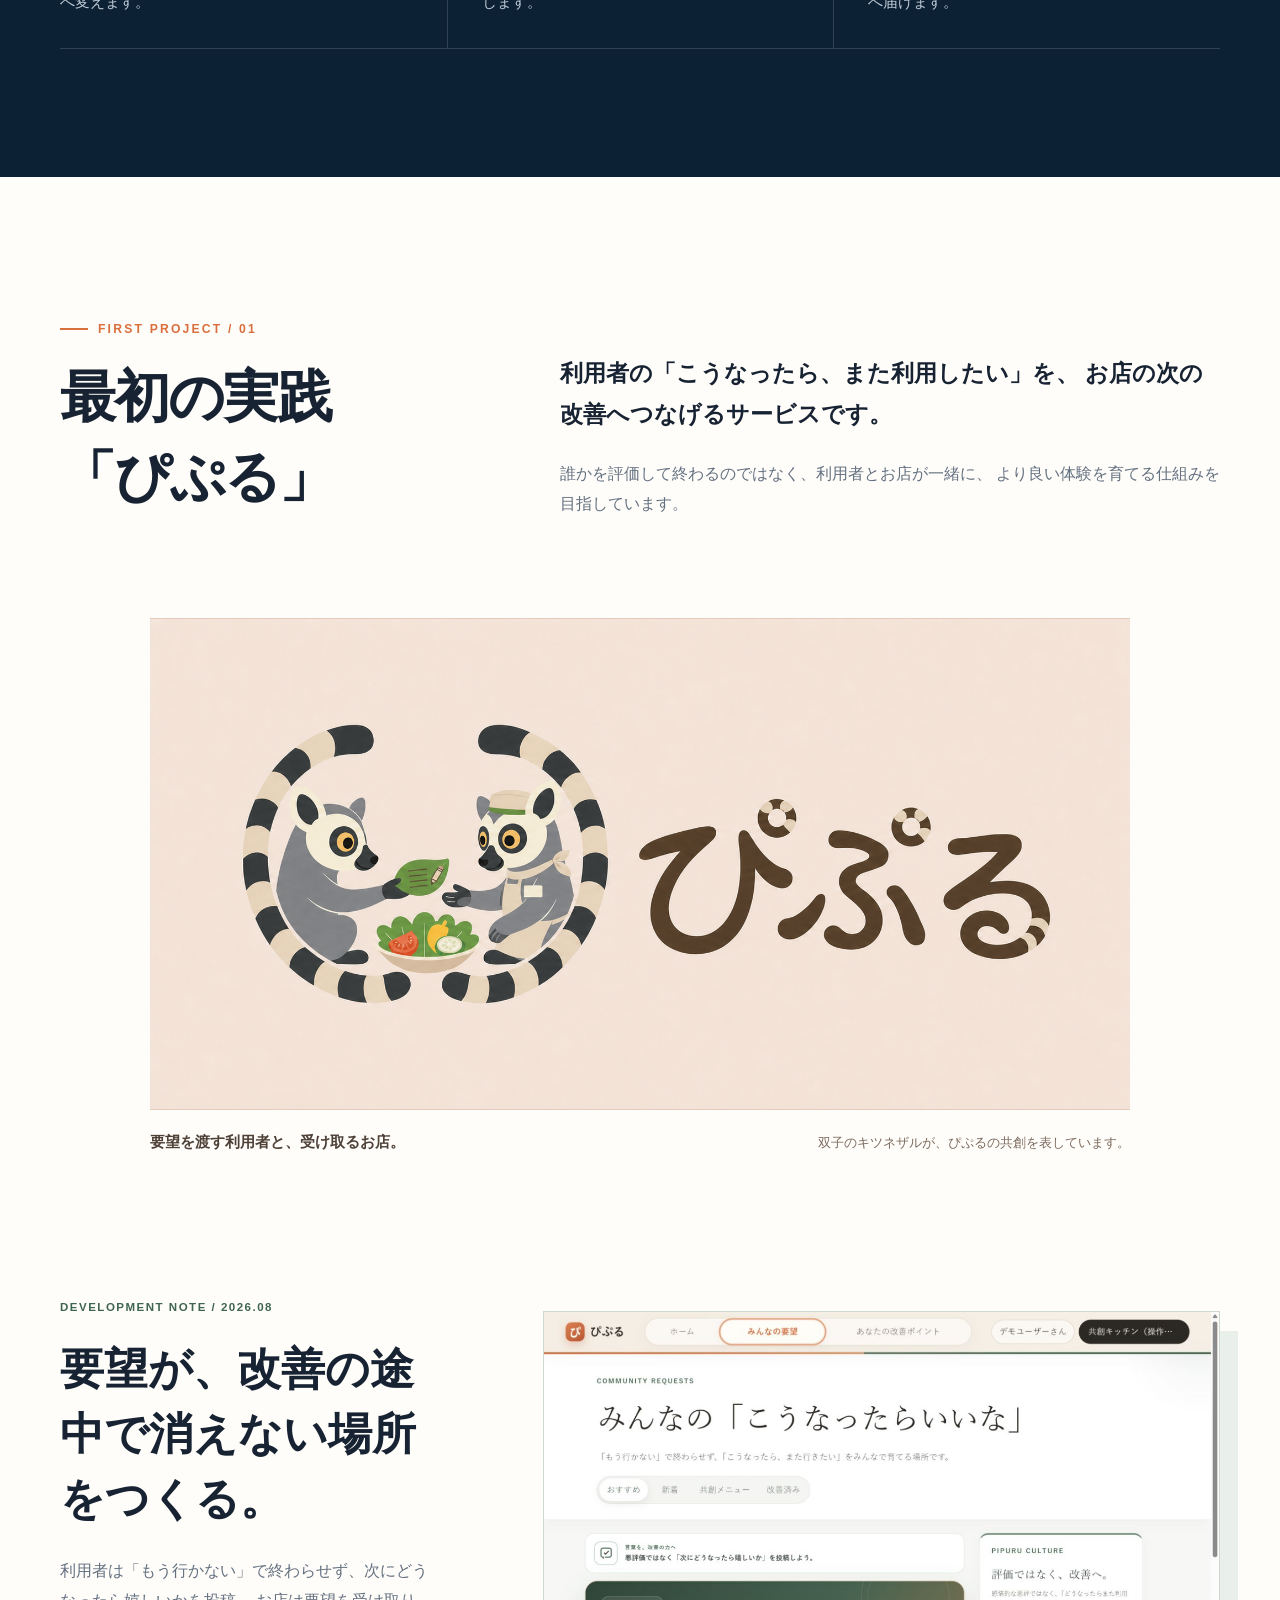
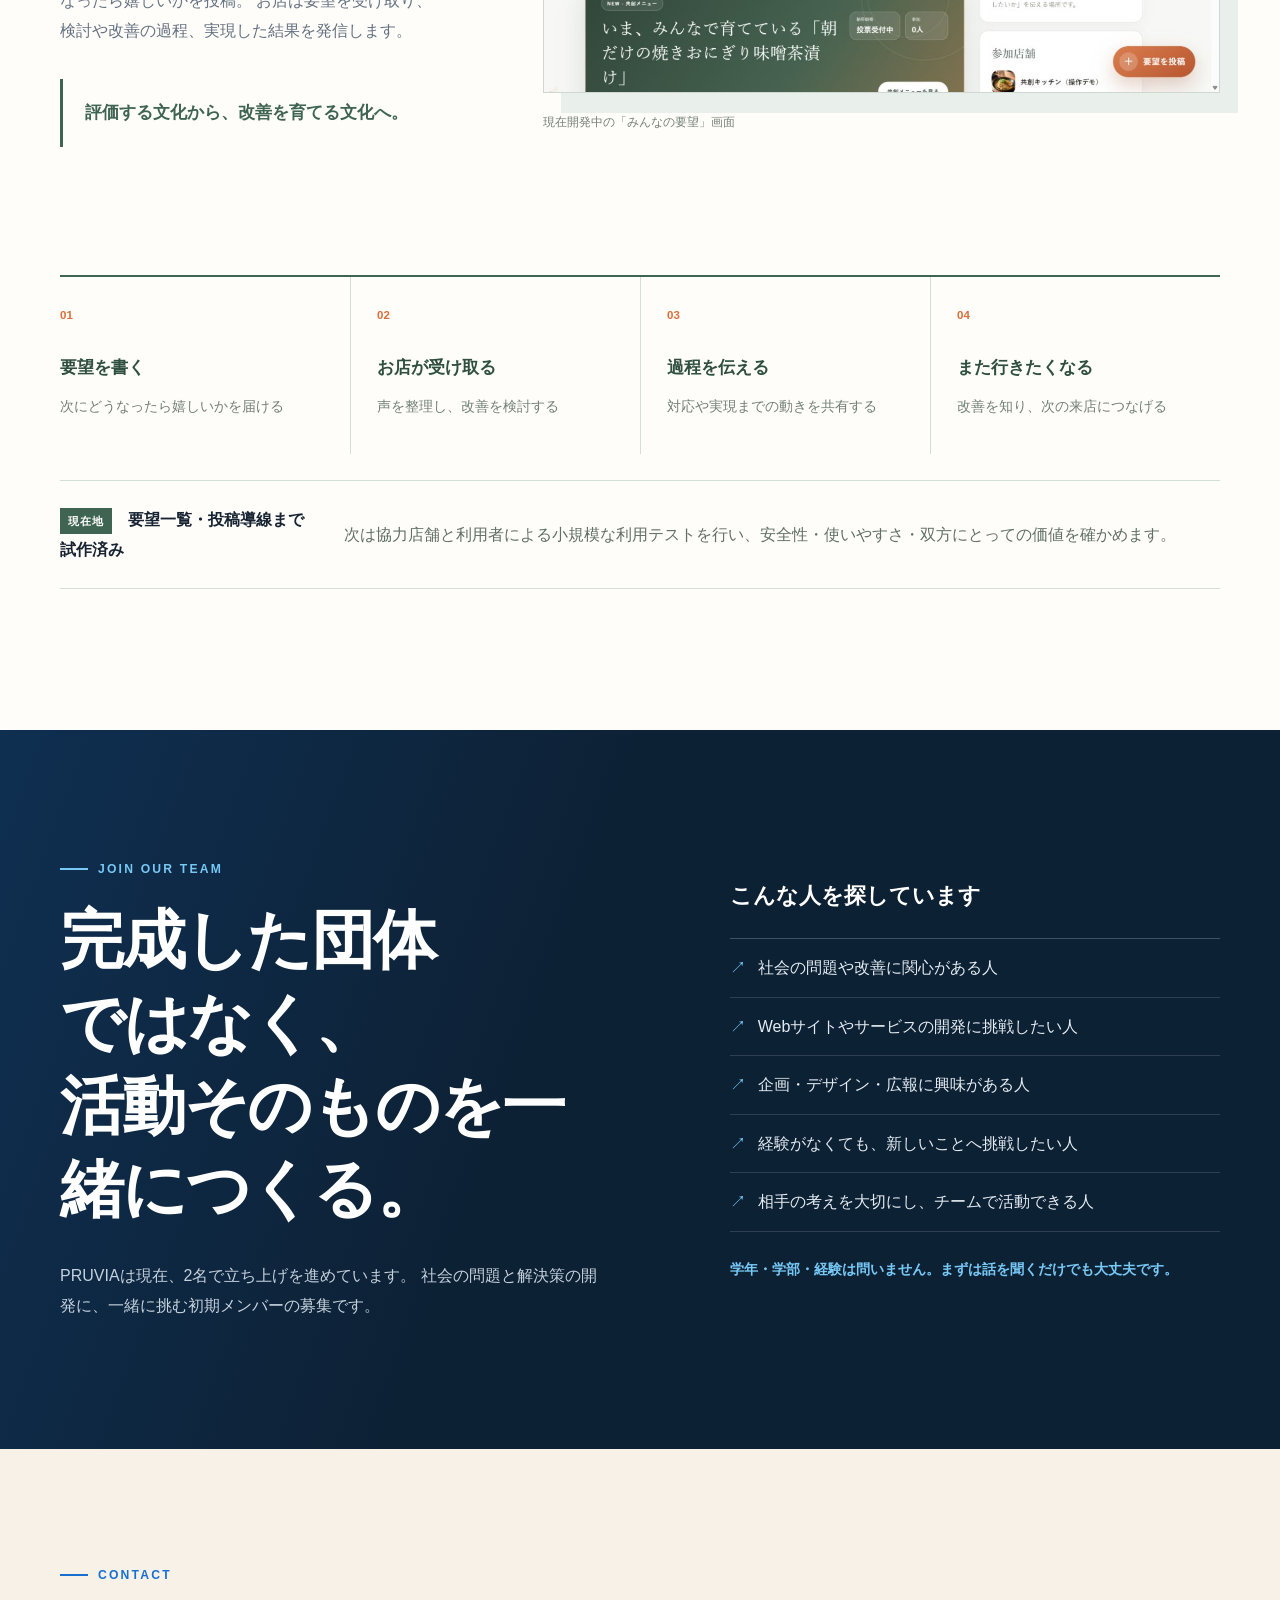
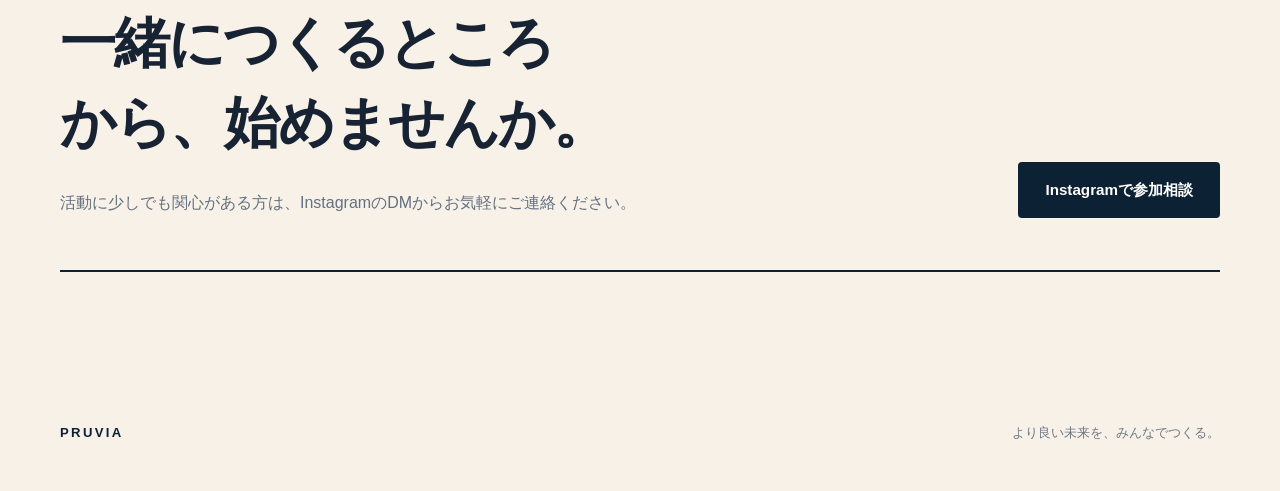
==== commit d6649231: "検索用の名称表記を追加" ====
--- a/index.html
+++ b/index.html
@@ -3,9 +3,20 @@
 <head>
   <meta charset="UTF-8">
   <meta name="viewport" content="width=device-width, initial-scale=1.0">
-  <meta name="description" content="PRUVIAは、若い世代が社会に残された課題に挑み、開発を通して改善につながる仕組みを形にする学生プロジェクトです。">
+  <meta name="description" content="PRUVIA（プルビア／ぷるびあ）は、若い世代が社会に残された課題に挑み、開発を通して改善につながる仕組みを形にする学生プロジェクトです。">
   <meta name="theme-color" content="#f7f1e8">
-  <title>PRUVIA｜社会の「仕方ない」を、開発の力で改善する</title>
+  <title>PRUVIA（プルビア）｜社会の「仕方ない」を、開発の力で改善する</title>
+  <link rel="canonical" href="https://pruviagroup.github.io/">
+  <script type="application/ld+json">
+  {
+    "@context": "https://schema.org",
+    "@type": "Organization",
+    "name": "PRUVIA",
+    "alternateName": ["プルビア", "ぷるびあ"],
+    "url": "https://pruviagroup.github.io/",
+    "sameAs": ["https://www.instagram.com/pruvia_group/"]
+  }
+  </script>
   <link rel="stylesheet" href="style.css">
 </head>
 
@@ -66,7 +77,7 @@
         </div>
         <div class="about-copy">
           <p class="large-copy">
-            PRUVIAは、社会の中に残る違和感を「仕方ない」で終わらせず、
+            PRUVIA（読み：プルビア／ぷるびあ）は、社会の中に残る違和感を「仕方ない」で終わらせず、
             仲間と考え、つくり、試しながら改善へつなげる学生プロジェクトです。
           </p>
           <p>
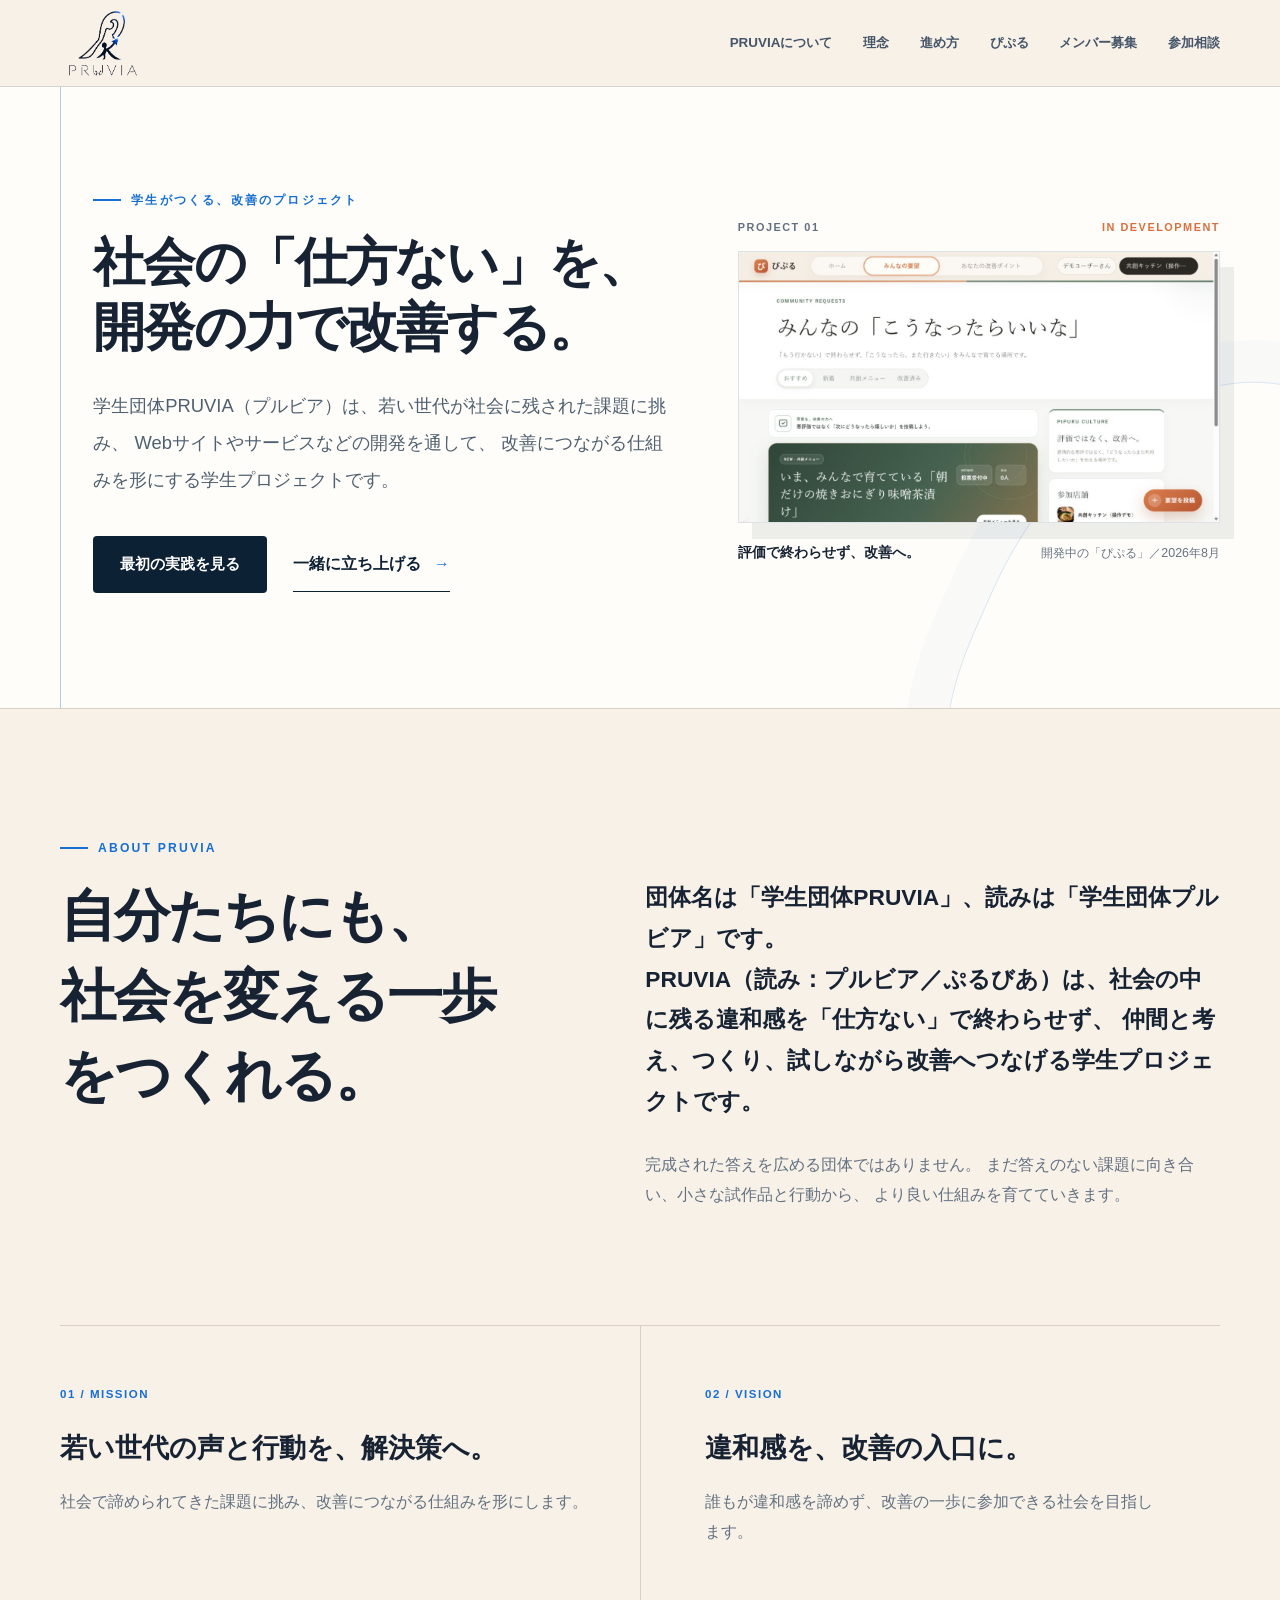
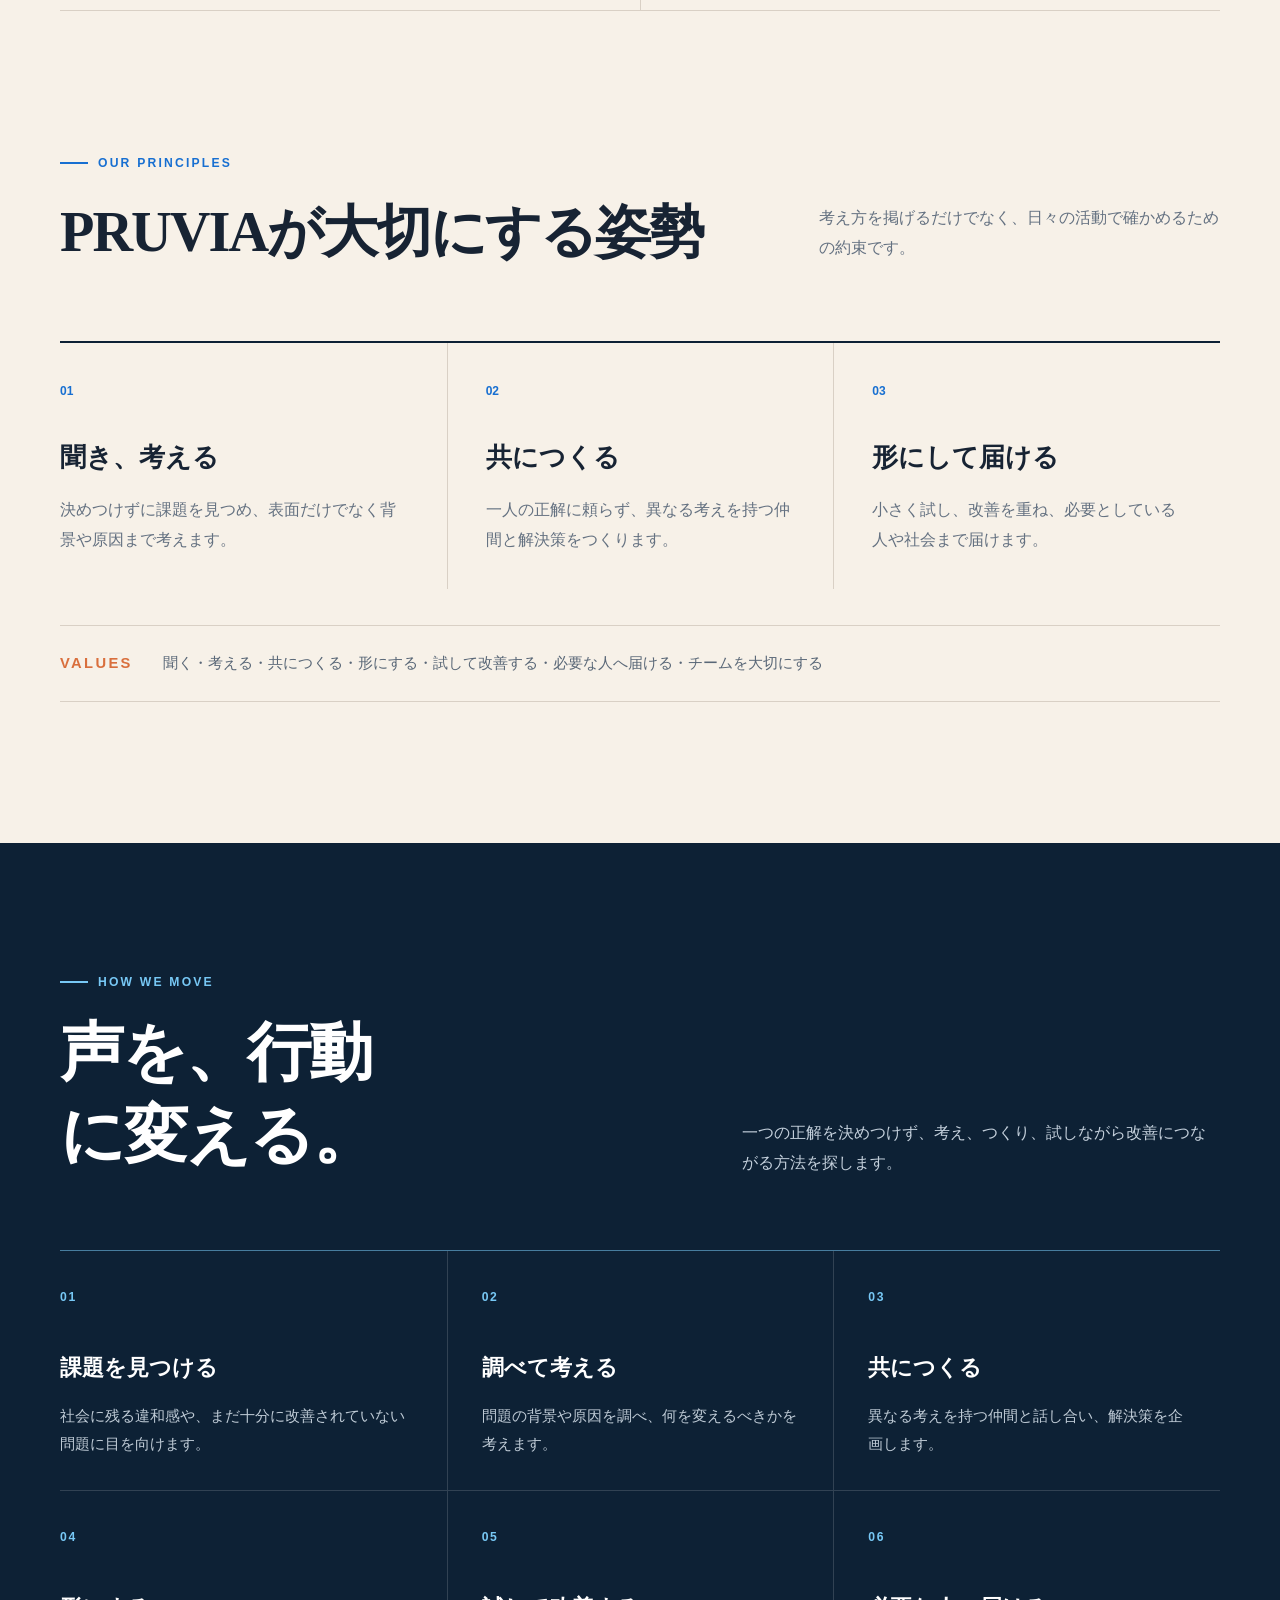
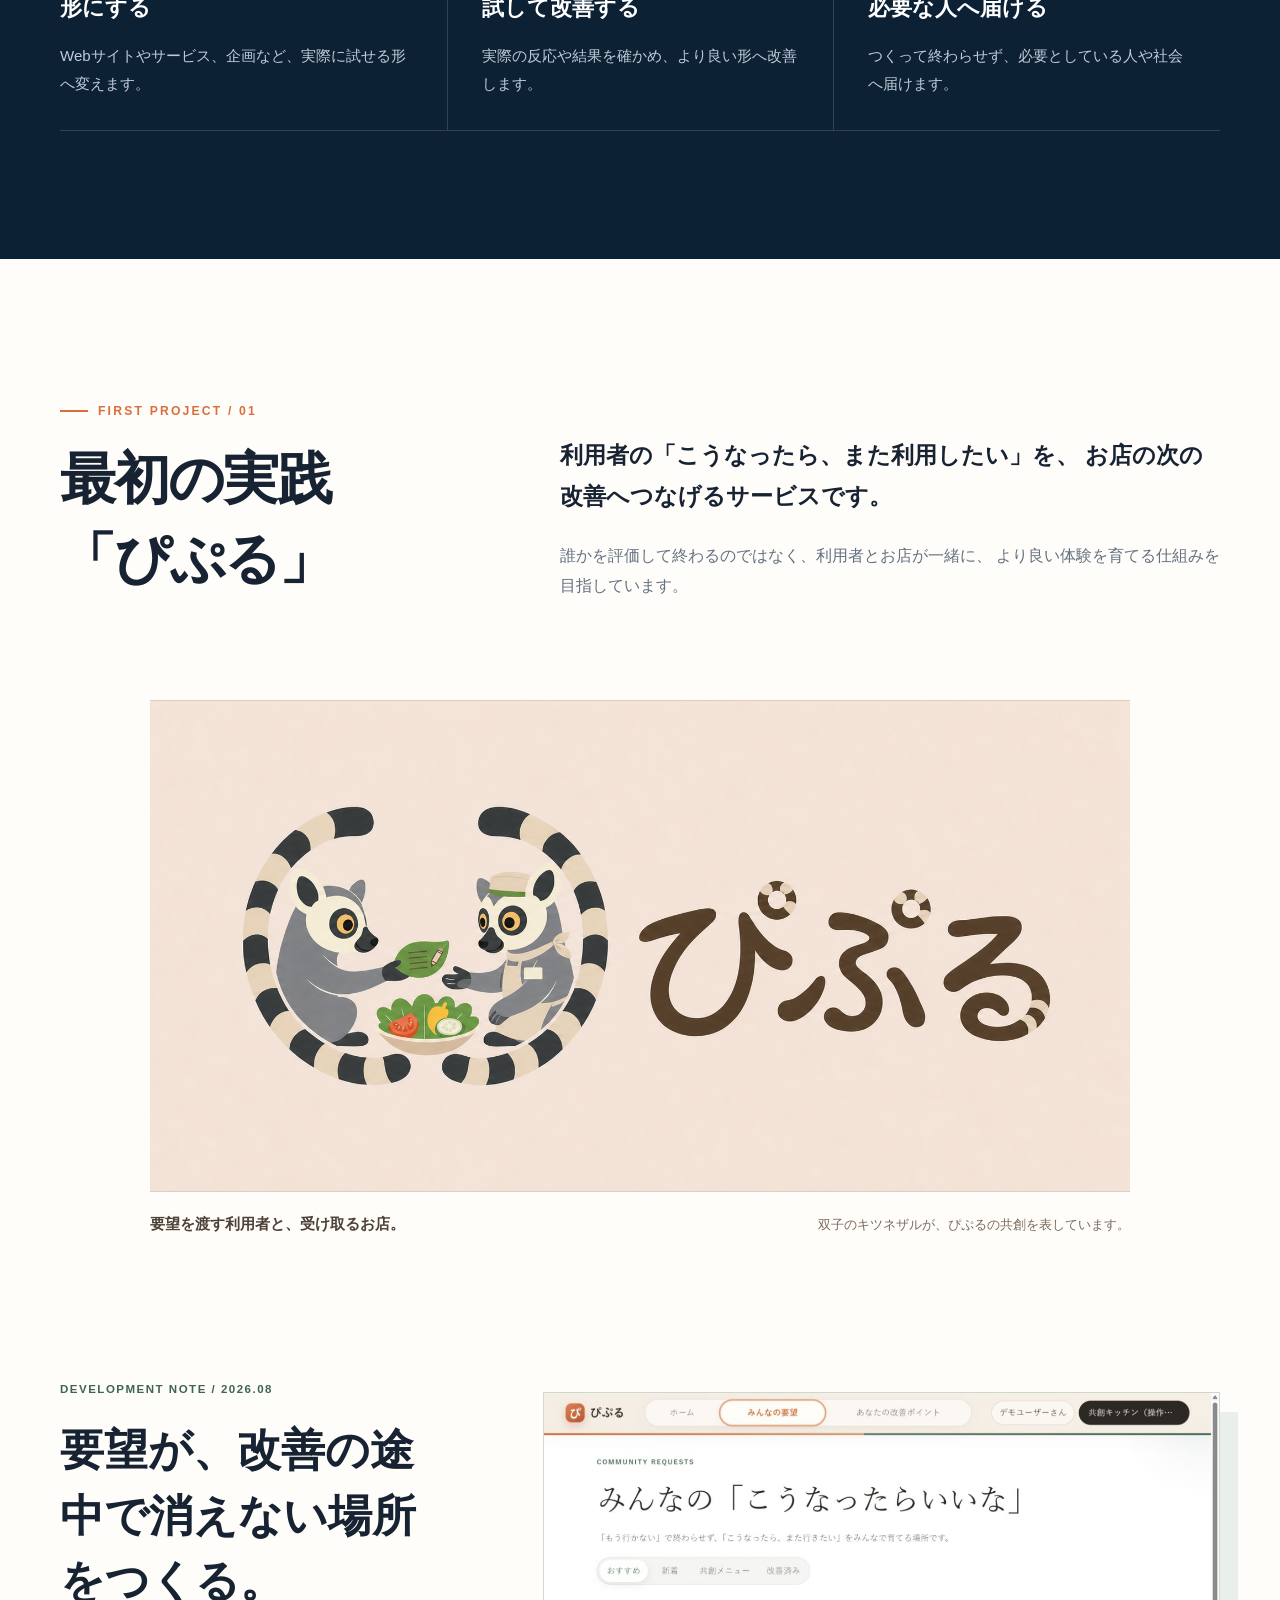
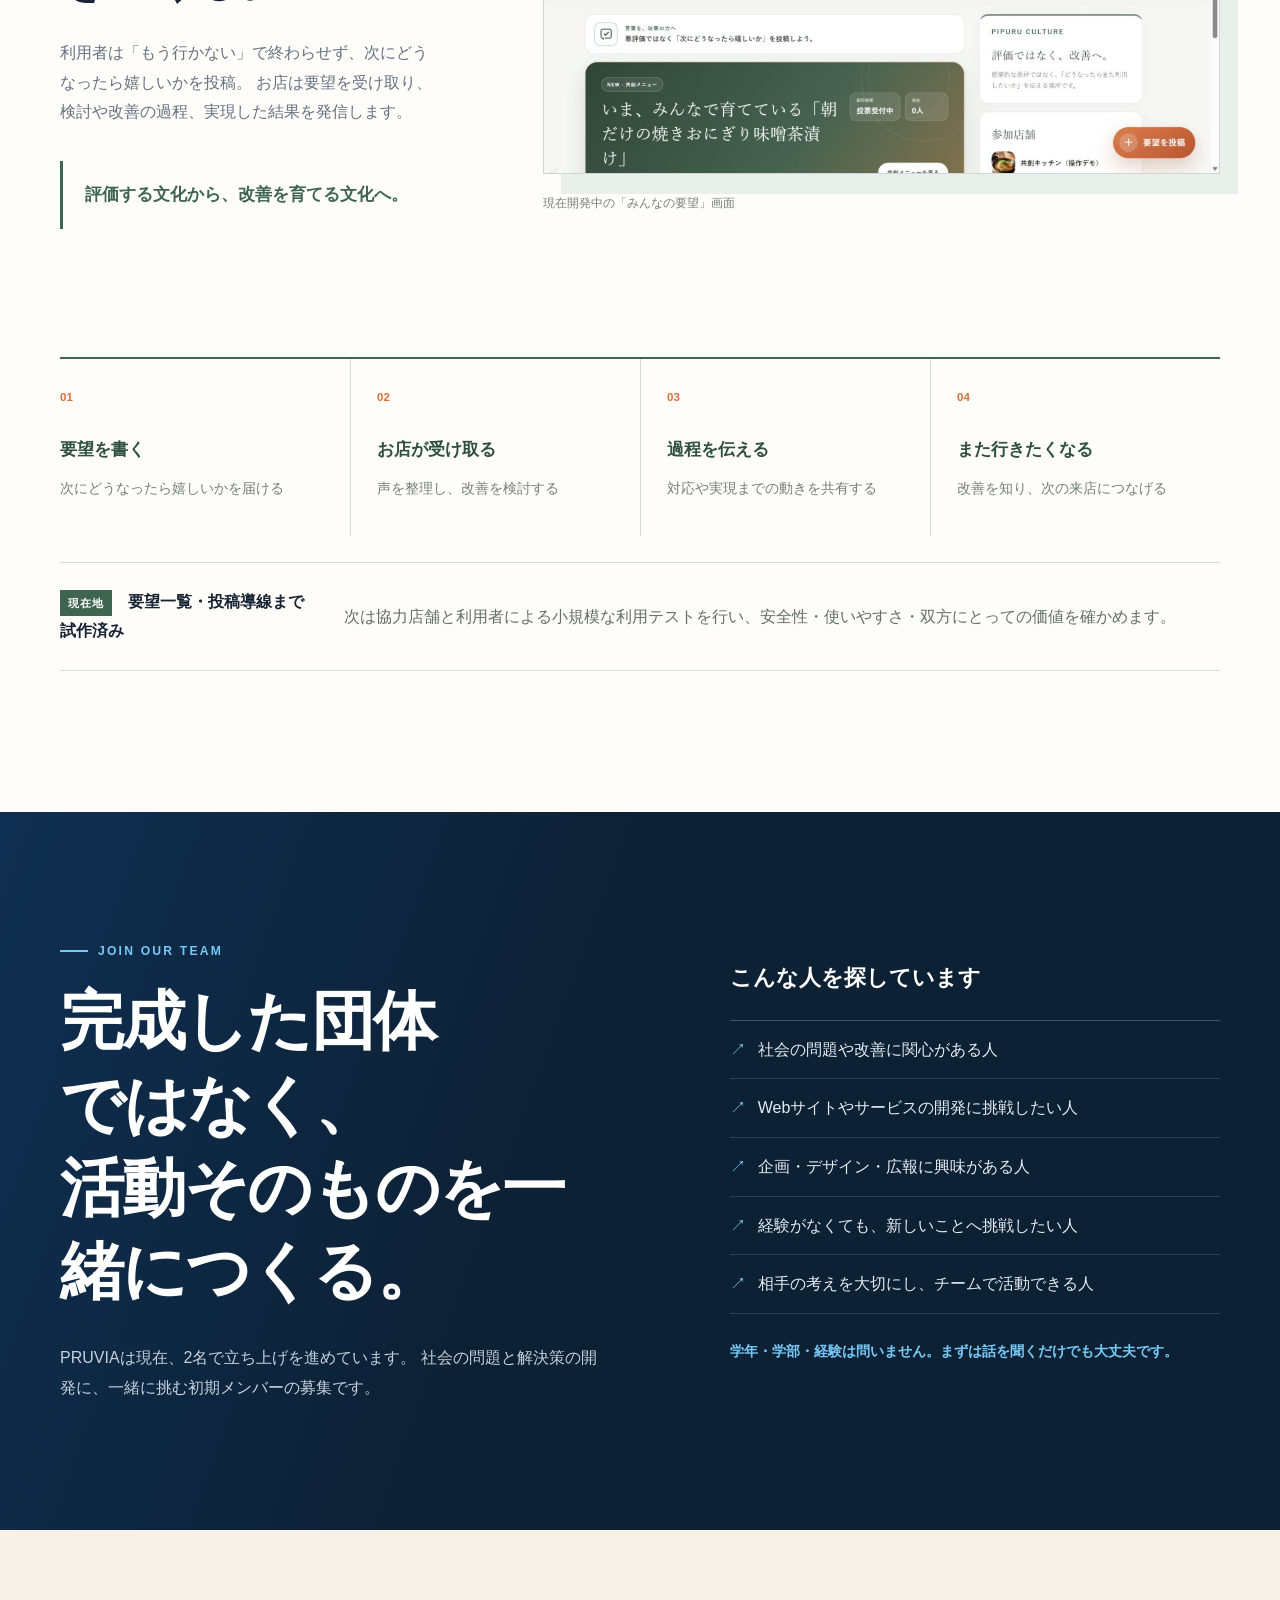
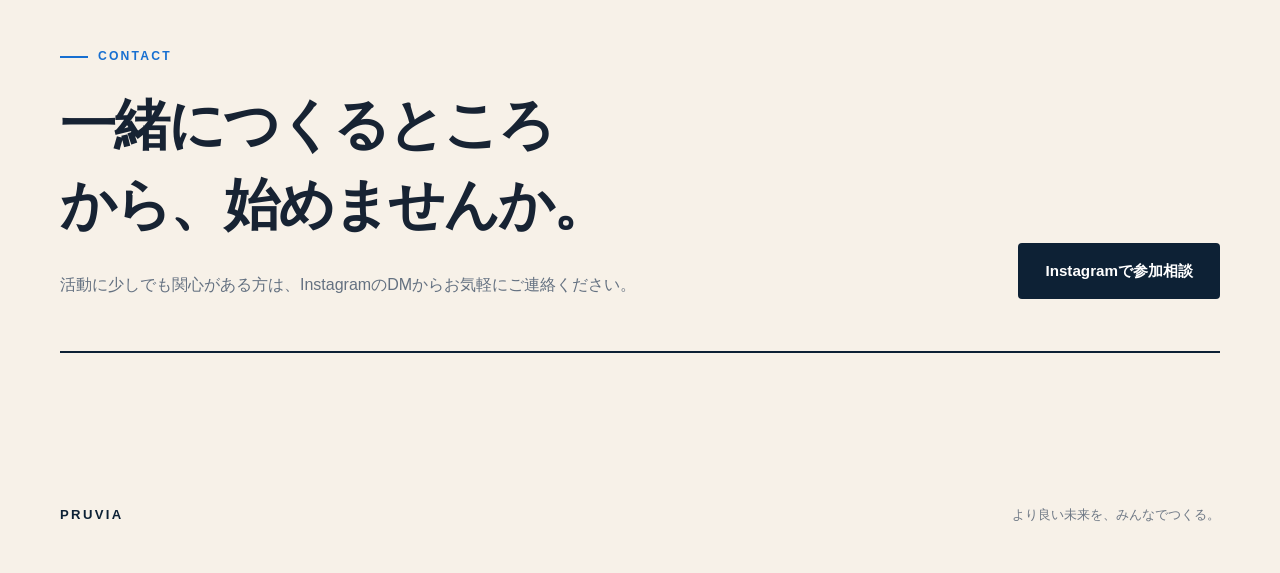
==== commit f8f2a4bb: "学生団体名の検索表記を追加" ====
--- a/index.html
+++ b/index.html
@@ -3,16 +3,16 @@
 <head>
   <meta charset="UTF-8">
   <meta name="viewport" content="width=device-width, initial-scale=1.0">
-  <meta name="description" content="PRUVIA（プルビア／ぷるびあ）は、若い世代が社会に残された課題に挑み、開発を通して改善につながる仕組みを形にする学生プロジェクトです。">
+  <meta name="description" content="学生団体PRUVIA（プルビア／ぷるびあ）は、若い世代が社会に残された課題に挑み、開発を通して改善につながる仕組みを形にする学生プロジェクトです。">
   <meta name="theme-color" content="#f7f1e8">
-  <title>PRUVIA（プルビア）｜社会の「仕方ない」を、開発の力で改善する</title>
+  <title>学生団体PRUVIA（プルビア）｜社会の「仕方ない」を、開発の力で改善する</title>
   <link rel="canonical" href="https://pruviagroup.github.io/">
   <script type="application/ld+json">
   {
     "@context": "https://schema.org",
     "@type": "Organization",
     "name": "PRUVIA",
-    "alternateName": ["プルビア", "ぷるびあ"],
+    "alternateName": ["学生団体PRUVIA", "学生団体プルビア", "プルビア", "ぷるびあ"],
     "url": "https://pruviagroup.github.io/",
     "sameAs": ["https://www.instagram.com/pruvia_group/"]
   }
@@ -44,7 +44,7 @@
           <span>開発の力で<br class="mobile-only">改善する。</span>
         </h1>
         <p class="hero-description">
-          PRUVIAは、若い世代が社会に残された課題に挑み、
+          学生団体PRUVIA（プルビア）は、若い世代が社会に残された課題に挑み、
           Webサイトやサービスなどの開発を通して、
           改善につながる仕組みを形にする学生プロジェクトです。
         </p>
@@ -77,7 +77,8 @@
         </div>
         <div class="about-copy">
           <p class="large-copy">
-            PRUVIA（読み：プルビア／ぷるびあ）は、社会の中に残る違和感を「仕方ない」で終わらせず、
+            団体名は「学生団体PRUVIA」、読みは「学生団体プルビア」です。<br>
+          PRUVIA（読み：プルビア／ぷるびあ）は、社会の中に残る違和感を「仕方ない」で終わらせず、
             仲間と考え、つくり、試しながら改善へつなげる学生プロジェクトです。
           </p>
           <p>
